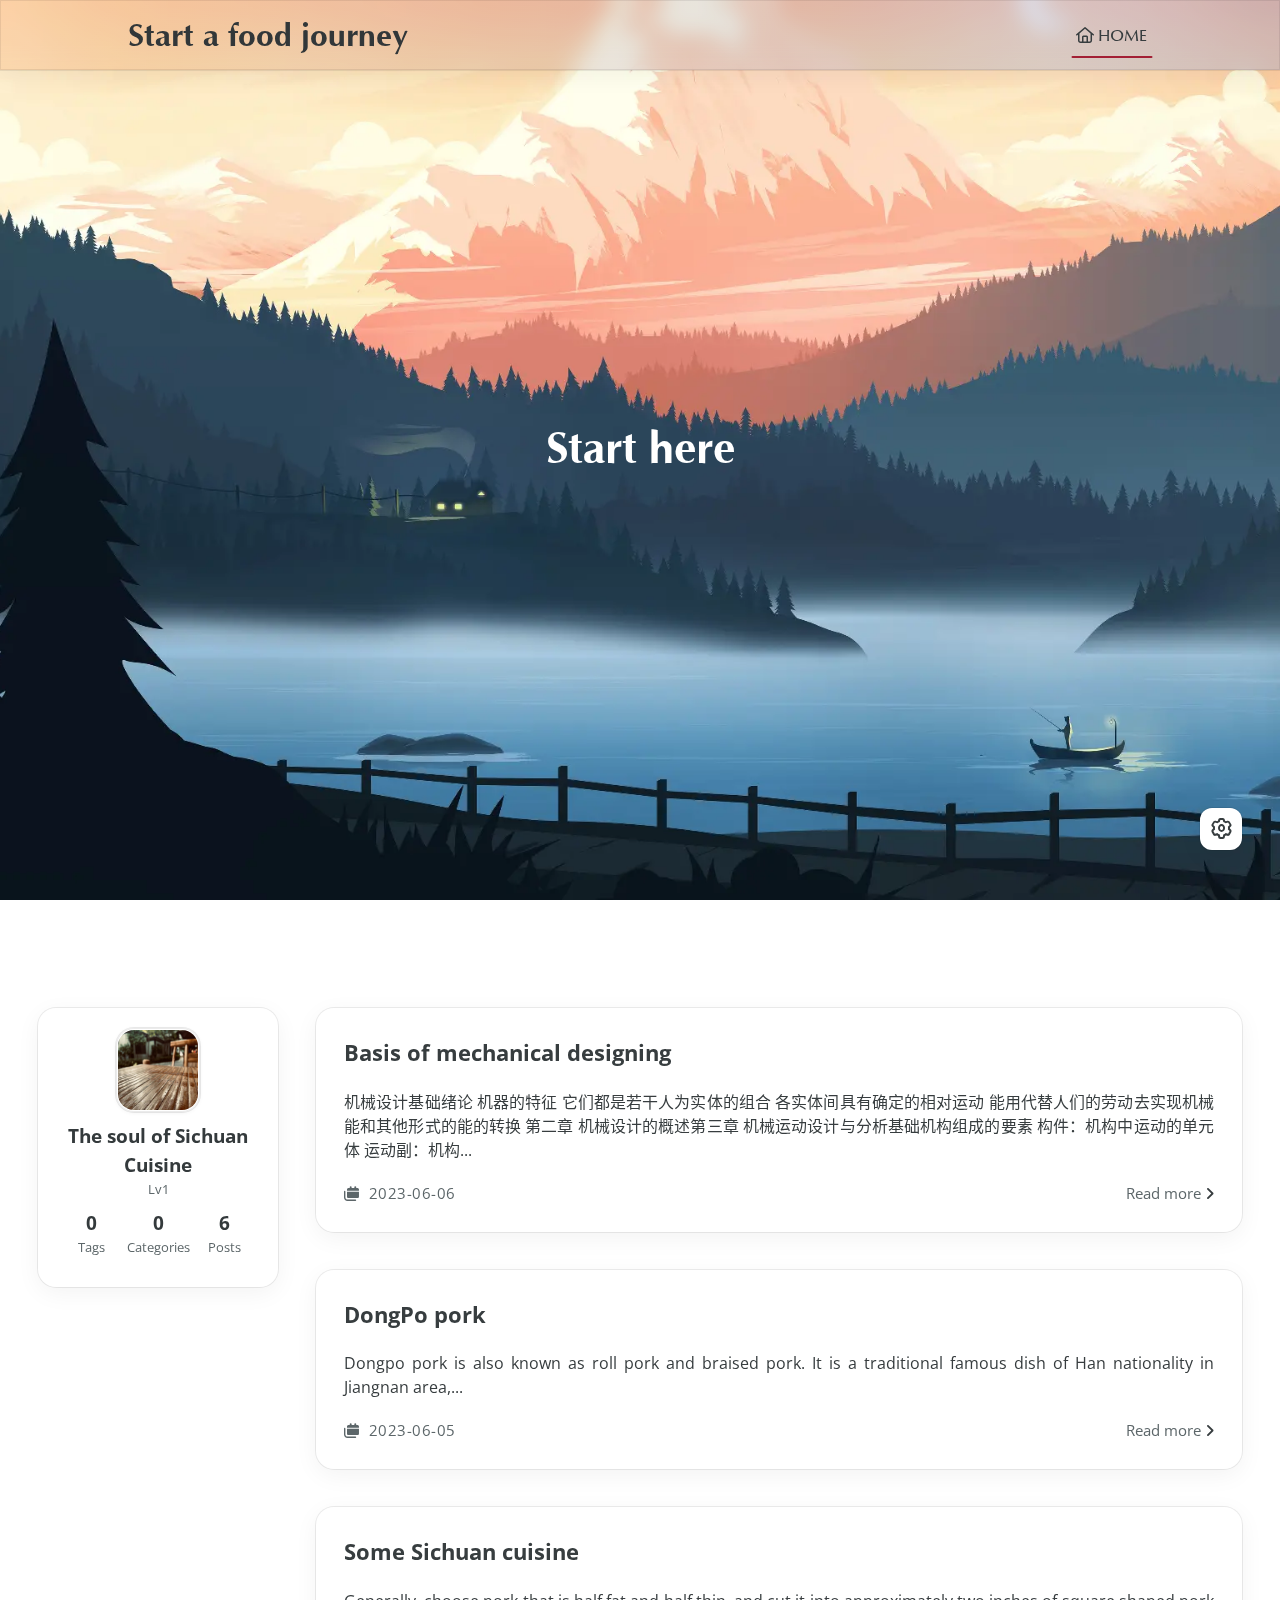
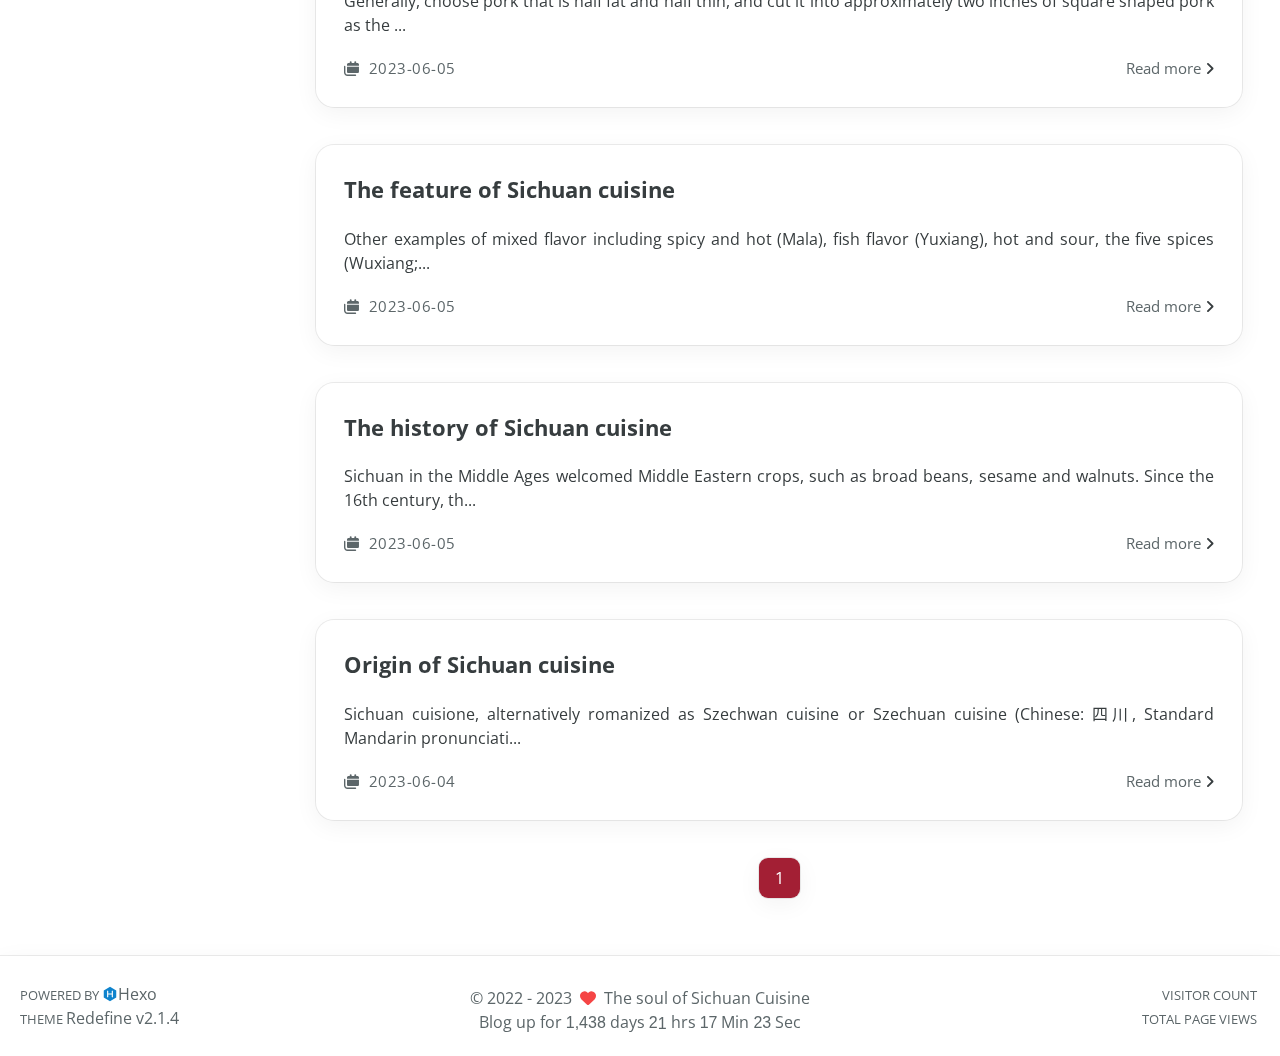
==== index.html @ 9b79b4ff "Site updated: 2023-06-06 20:27:14" ====
<!DOCTYPE html>
<html lang="">
<head>
    <meta charset="utf-8">
    <meta name="viewport" content="width=device-width, initial-scale=1">
    <meta name="keywords" content="Hexo Theme Redefine">
    
    <meta name="author" content="The soul of Sichuan Cuisine">
    <!-- preconnect -->
    <link rel="preconnect" href="https://fonts.googleapis.com">
    <link rel="preconnect" href="https://fonts.gstatic.com" crossorigin>
    
    
    <!--- Seo Part-->
    
    <link rel="canonical" href="http://Shasshime1.github.io/"/>
    <meta name="robots" content="index,follow">
    <meta name="googlebot" content="index,follow">
    <meta name="revisit-after" content="1 days">
    
        <meta property="og:type" content="website">
<meta property="og:title" content="Hexo">
<meta property="og:url" content="http://shasshime1.github.io/index.html">
<meta property="og:site_name" content="Hexo">
<meta property="og:locale">
<meta property="article:author" content="Shasshi">
<meta name="twitter:card" content="summary">
    
    
    <!--- Icon Part-->
    <link rel="icon" type="image/png" href="/images/logo_panda.png" sizes="192x192">
    <link rel="apple-touch-icon" sizes="180x180" href="/images/logo_panda.png">
    <meta name="theme-color" content="#A31F34">
    <link rel="shortcut icon" href="/images/logo_panda.png">
    <!--- Page Info-->
    
    <title>
        
        Start a food journey
    </title>
    
<link rel="stylesheet" href="/css/style.css">

    
<link rel="stylesheet" href="/assets/fonts.css">

    <!--- Font Part-->
    
    
    
    

    <!--- Inject Part-->
    
    <script id="hexo-configurations">
    let Global = window.Global || {};
    Global.hexo_config = {"hostname":"shasshime1.github.io","root":"/","language":null};
    Global.theme_config = {"articles":{"style":{"font_size":"16px","line_height":1.5,"image_border_radius":"14px","image_alignment":"center","image_caption":false,"link_icon":true},"word_count":{"enable":true,"count":true,"min2read":true},"author_label":{"enable":true,"auto":false,"list":[]},"code_block":{"copy":true,"style":"mac","font":{"enable":false,"family":null,"url":null}},"toc":{"enable":true,"max_depth":3,"number":false,"expand":true,"init_open":true},"copyright":true,"lazyload":true,"recommendation":{"enable":false,"title":"推荐阅读","limit":3,"placeholder":"/images/wallhaven-wqery6-light.webp","skip_dirs":[]}},"colors":{"primary":"#A31F34","secondary":null},"global":{"fonts":{"chinese":{"enable":false,"family":null,"url":null},"english":{"enable":false,"family":null,"url":null}},"content_max_width":"1000px","sidebar_width":"210px","hover":{"shadow":true,"scale":false},"scroll_progress":{"bar":false,"percentage":true},"busuanzi_counter":{"enable":true,"site_pv":true,"site_uv":true,"post_pv":true},"pjax":true,"open_graph":true,"google_analytics":{"enable":false,"id":null}},"home_banner":{"enable":true,"style":"static","image":{"light":"/images/wallhaven-wqery6-light.webp","dark":"/images/wallhaven-wqery6-dark.webp"},"title":"Start here","subtitle":{"text":[],"hitokoto":{"enable":false,"api":"https://v1.hitokoto.cn"},"typing_speed":100,"backing_speed":80,"starting_delay":500,"backing_delay":1500,"loop":true,"smart_backspace":true},"text_color":{"light":"#fff","dark":"#d1d1b6"},"text_style":{"title_size":"2.8rem","subtitle_size":"1.5rem","line_height":1.2},"custom_font":{"enable":false,"family":null,"url":null},"social_links":{"enable":false,"links":{"github":null,"instagram":null,"zhihu":null,"twitter":null,"email":null}}},"plugins":{"feed":{"enable":false},"aplayer":{"enable":false,"type":"fixed","audios":[{"name":null,"artist":null,"url":null,"cover":null}]},"mermaid":{"enable":false,"version":"9.3.0"}},"version":"2.1.4","navbar":{"auto_hide":false,"color":{"left":"#f78736","right":"#367df7","transparency":35},"links":{"Home":{"path":"/","icon":"fa-regular fa-house"}},"search":{"enable":false,"preload":true}},"page_templates":{"friends_column":2,"tags_style":"blur"},"home":{"sidebar":{"enable":true,"position":"left","first_item":"menu","announcement":null,"links":null},"article_date_format":"auto","categories":{"enable":true,"limit":3},"tags":{"enable":true,"limit":3}}};
    Global.language_ago = {"second":"%s seconds ago","minute":"%s minutes ago","hour":"%s hours ago","day":"%s days ago","week":"%s weeks ago","month":"%s months ago","year":"%s years ago"};
    Global.data_config = {"masonry":false};
  </script>
    
    <!--- Fontawesome Part-->
    
<link rel="stylesheet" href="/fontawesome/fontawesome.min.css">

    
<link rel="stylesheet" href="/fontawesome/brands.min.css">

    
<link rel="stylesheet" href="/fontawesome/solid.min.css">

    
<link rel="stylesheet" href="/fontawesome/regular.min.css">

    
    
    
    
<meta name="generator" content="Hexo 6.3.0"></head>


<body>
<div class="progress-bar-container">
    

    
        <span class="pjax-progress-bar"></span>
        <span class="pjax-progress-icon">
            <i class="fa-solid fa-circle-notch fa-spin"></i>
        </span>
    
</div>


<main class="page-container">

    
        

<div class="home-banner-container flex-center">
    <div class="content flex-center">
        <div class="description fade-in-down-animation" >
          Start here 
          
            <p><i id="subtitle"></i></p>
          
        </div>
        
    </div>
</div>



    

    <div class="main-content-container">

        <div class="main-content-header">
            <header class="navbar-container">
    
    <div class="navbar-content has-home-banner">
        <div class="left">
            
            <a class="logo-title" href="/">
                <h1>
                Start a food journey
                </h1>
            </a>
        </div>

        <div class="right">
            <!-- PC -->
            <div class="desktop">
                <ul class="navbar-list">
                    
                        
                            <li class="navbar-item">
                                <!-- Menu -->
                                <a class="active" 
                                    href="/"  >
                                    
                                        
                                            <i class="fa-regular fa-house"></i>
                                        
                                        HOME
                                    
                                </a>
                                <!-- Submenu -->
                                
                            </li>
                    
                    
                </ul>
            </div>
            <!-- Mobile -->
            <div class="mobile">
                
                <div class="icon-item navbar-bar">
                    <div class="navbar-bar-middle"></div>
                </div>
            </div>
        </div>
    </div>

    <!-- Mobile drawer -->
    <div class="navbar-drawer">
        <ul class="drawer-navbar-list">
            
                
                    <li class="drawer-navbar-item flex-center">
                        <a class="active" 
                        href="/"  >
                             
                                
                                    <i class="fa-regular fa-house"></i>
                                
                                HOME
                            
                        </a>
                    </li>
                    <!-- Submenu -->
                    
            

        </ul>
    </div>

    <div class="window-mask"></div>

</header>


        </div>

        <div class="main-content-body">

            
                <div class="home-sidebar-container fade-in-down-animation">
    <div class="sticky-container">
        
            
            <div class="sidebar-content" >
                <div class="avatar">
                    <img src="/images/author.png">
                </div>
                <div class="author">
                    <div class="name">The soul of Sichuan Cuisine</div>
                    
                        <div class="label">Lv1</div>
                    
                </div>
                <div class="statistics">
                    <a class="item" href="/tags">
                        <div class="number">0</div>
                        <div class="label">Tags</div>
                    </a>
                    <a class="item" href="/categories">
                        <div class="number">0</div>
                        <div class="label">Categories</div>
                    </a>
                    <a class="item" href="/archives">
                        <div class="number">6</div>
                        <div class="label">Posts</div>
                    </a>
                </div>
            </div>
        

    </div>
</div>

            

            <div class="main-content">

                
                    <div class="home-content-container fade-in-down-animation">
    <ul class="home-article-list">
        
            <li class="home-article-item">

                

                

                <h3 class="home-article-title">
                    <a href="/2023/06/06/%E6%9C%BA%E6%A2%B0%E8%AE%BE%E8%AE%A1%E5%9F%BA%E7%A1%80/">
                        Basis of mechanical designing
                    </a>
                </h3>

                <div class="home-article-content markdown-body">
                    
                        机械设计基础绪论
机器的特征
它们都是若干人为实体的组合
各实体间具有确定的相对运动
能用代替人们的劳动去实现机械能和其他形式的能的转换



第二章 机械设计的概述第三章 机械运动设计与分析基础机构组成的要素
构件：机构中运动的单元体
运动副：机构...
                    
                </div>

                <div class="home-article-meta-info-container">
    <div class="home-article-meta-info">
        <span><i class="fa-solid fa-calendars"></i>&nbsp;
            <span class="home-article-date" data-date="Tue Jun 06 2023 20:03:07 GMT+0800">
                
                    2023-06-06
                
            </span>
        </span>
        
        
    </div>

    <a href="/2023/06/06/%E6%9C%BA%E6%A2%B0%E8%AE%BE%E8%AE%A1%E5%9F%BA%E7%A1%80/">Read more<span class="seo-reader-text">Basis of mechanical designing</span>&nbsp;<i class="fa-solid fa-angle-right"></i></a>
</div>

            </li>
        
            <li class="home-article-item">

                

                

                <h3 class="home-article-title">
                    <a href="/2023/06/05/DongPo-pork/">
                        DongPo pork
                    </a>
                </h3>

                <div class="home-article-content markdown-body">
                    
                        Dongpo pork is also known as roll pork and braised pork. It is a traditional famous dish of Han nationality in Jiangnan area,...
                    
                </div>

                <div class="home-article-meta-info-container">
    <div class="home-article-meta-info">
        <span><i class="fa-solid fa-calendars"></i>&nbsp;
            <span class="home-article-date" data-date="Mon Jun 05 2023 01:11:41 GMT+0800">
                
                    2023-06-05
                
            </span>
        </span>
        
        
    </div>

    <a href="/2023/06/05/DongPo-pork/">Read more<span class="seo-reader-text">DongPo pork</span>&nbsp;<i class="fa-solid fa-angle-right"></i></a>
</div>

            </li>
        
            <li class="home-article-item">

                

                

                <h3 class="home-article-title">
                    <a href="/2023/06/05/Some-Sichuan-cuisione/">
                        Some Sichuan cuisine
                    </a>
                </h3>

                <div class="home-article-content markdown-body">
                    
                        Generally, choose pork that is half fat and half thin, and cut it into approximately two inches of square shaped pork as the ...
                    
                </div>

                <div class="home-article-meta-info-container">
    <div class="home-article-meta-info">
        <span><i class="fa-solid fa-calendars"></i>&nbsp;
            <span class="home-article-date" data-date="Mon Jun 05 2023 01:05:43 GMT+0800">
                
                    2023-06-05
                
            </span>
        </span>
        
        
    </div>

    <a href="/2023/06/05/Some-Sichuan-cuisione/">Read more<span class="seo-reader-text">Some Sichuan cuisine</span>&nbsp;<i class="fa-solid fa-angle-right"></i></a>
</div>

            </li>
        
            <li class="home-article-item">

                

                

                <h3 class="home-article-title">
                    <a href="/2023/06/05/The-feture-of-Sichuan-cuisione/">
                        The feature of Sichuan cuisine
                    </a>
                </h3>

                <div class="home-article-content markdown-body">
                    
                        Other examples of mixed flavor including spicy and hot (Mala), fish flavor (Yuxiang), hot and sour, the five spices (Wuxiang;...
                    
                </div>

                <div class="home-article-meta-info-container">
    <div class="home-article-meta-info">
        <span><i class="fa-solid fa-calendars"></i>&nbsp;
            <span class="home-article-date" data-date="Mon Jun 05 2023 01:03:25 GMT+0800">
                
                    2023-06-05
                
            </span>
        </span>
        
        
    </div>

    <a href="/2023/06/05/The-feture-of-Sichuan-cuisione/">Read more<span class="seo-reader-text">The feature of Sichuan cuisine</span>&nbsp;<i class="fa-solid fa-angle-right"></i></a>
</div>

            </li>
        
            <li class="home-article-item">

                

                

                <h3 class="home-article-title">
                    <a href="/2023/06/05/The-History-of-Sichuan-cuisine/">
                        The history of Sichuan cuisine
                    </a>
                </h3>

                <div class="home-article-content markdown-body">
                    
                        Sichuan in the Middle Ages welcomed Middle Eastern crops, such as broad beans, sesame and walnuts. Since the 16th century, th...
                    
                </div>

                <div class="home-article-meta-info-container">
    <div class="home-article-meta-info">
        <span><i class="fa-solid fa-calendars"></i>&nbsp;
            <span class="home-article-date" data-date="Mon Jun 05 2023 00:56:22 GMT+0800">
                
                    2023-06-05
                
            </span>
        </span>
        
        
    </div>

    <a href="/2023/06/05/The-History-of-Sichuan-cuisine/">Read more<span class="seo-reader-text">The history of Sichuan cuisine</span>&nbsp;<i class="fa-solid fa-angle-right"></i></a>
</div>

            </li>
        
            <li class="home-article-item">

                

                

                <h3 class="home-article-title">
                    <a href="/2023/06/04/Origin%20of%20Sichuan%20cuidine/">
                        Origin of Sichuan cuisine
                    </a>
                </h3>

                <div class="home-article-content markdown-body">
                    
                        Sichuan cuisione, alternatively romanized as Szechwan cuisine or Szechuan cuisine (Chinese: 四川, Standard Mandarin pronunciati...
                    
                </div>

                <div class="home-article-meta-info-container">
    <div class="home-article-meta-info">
        <span><i class="fa-solid fa-calendars"></i>&nbsp;
            <span class="home-article-date" data-date="Sun Jun 04 2023 23:25:56 GMT+0800">
                
                    2023-06-04
                
            </span>
        </span>
        
        
    </div>

    <a href="/2023/06/04/Origin%20of%20Sichuan%20cuidine/">Read more<span class="seo-reader-text">Origin of Sichuan cuisine</span>&nbsp;<i class="fa-solid fa-angle-right"></i></a>
</div>

            </li>
        
    </ul>

    <div class="home-paginator">
        <div class="paginator">
    <span class="page-number current">1</span>
</div>

    </div>
</div>

                

            </div>
            
            

        </div>

        <div class="main-content-footer">
            <footer class="footer">
    <div class="info-container">
        <div class="copyright-info">
            &copy;
            
              <span>2022</span>
              -
            
            2023&nbsp;&nbsp;<i class="fa-solid fa-heart fa-beat" style="--fa-animation-duration: 0.5s; color: #f54545"></i>&nbsp;&nbsp;<a href="/">The soul of Sichuan Cuisine</a>
        </div>
        
            <script async data-pjax src="//busuanzi.ibruce.info/busuanzi/2.3/busuanzi.pure.mini.js"></script>
            <div class="website-count info-item">
                
                    <span id="busuanzi_container_site_uv" class="busuanzi_container_site_uv">
                        VISITOR COUNT&nbsp;<span id="busuanzi_value_site_uv" class="busuanzi_value_site_uv"></span>
                    </span>
                
                
                    <span id="busuanzi_container_site_pv" class="busuanzi_container_site_pv">
                        TOTAL PAGE VIEWS&nbsp;<span id="busuanzi_value_site_pv" class="busuanzi_value_site_pv"></span>
                    </span>
                
            </div>
        
        <div class="theme-info info-item">
            <span class="powered-by-container">POWERED BY <?xml version="1.0" encoding="utf-8"?><!DOCTYPE svg PUBLIC "-//W3C//DTD SVG 1.1//EN" "http://www.w3.org/Graphics/SVG/1.1/DTD/svg11.dtd"><svg version="1.1" id="圖層_1" xmlns="http://www.w3.org/2000/svg" xmlns:xlink="http://www.w3.org/1999/xlink" x="0px" y="0px" width="1rem" height="1rem" viewBox="0 0 512 512" enable-background="new 0 0 512 512" xml:space="preserve"><path fill="#0E83CD" d="M256.4,25.8l-200,115.5L56,371.5l199.6,114.7l200-115.5l0.4-230.2L256.4,25.8z M349,354.6l-18.4,10.7l-18.6-11V275H200v79.6l-18.4,10.7l-18.6-11v-197l18.5-10.6l18.5,10.8V237h112v-79.6l18.5-10.6l18.5,10.8V354.6z"/></svg><a target="_blank" href="https://hexo.io">Hexo</a></span>
                <br>
            <span class="theme-version-container">THEME&nbsp;<a class="theme-version" target="_blank" href="https://github.com/EvanNotFound/hexo-theme-redefine">Redefine v2.1.4</a>
        </div>
        
        
        
            <div id="start_div" style="display:none">
                2022/8/17 11:45:14
            </div>
            <div>
                Blog up for <span class="odometer" id="runtime_days" ></span> days <span class="odometer" id="runtime_hours"></span> hrs <span class="odometer" id="runtime_minutes"></span> Min <span class="odometer" id="runtime_seconds"></span> Sec
            </div>
        
        
        
            <script async data-pjax>
                try {
                    function odometer_init() {
                    const elements = document.querySelectorAll('.odometer');
                    elements.forEach(el => {
                        new Odometer({
                            el,
                            format: '( ddd).dd',
                            duration: 200
                        });
                    });
                    }
                    odometer_init();
                } catch (error) {}
            </script>
        
        
        
    </div>  
</footer>
        </div>
    </div>

    

    <div class="right-side-tools-container">
        <div class="side-tools-container">
    <ul class="hidden-tools-list">
        <li class="right-bottom-tools tool-font-adjust-plus flex-center">
            <i class="fa-regular fa-magnifying-glass-plus"></i>
        </li>

        <li class="right-bottom-tools tool-font-adjust-minus flex-center">
            <i class="fa-regular fa-magnifying-glass-minus"></i>
        </li>

        <li class="right-bottom-tools tool-expand-width flex-center">
            <i class="fa-regular fa-expand"></i>
        </li>

        <li class="right-bottom-tools tool-dark-light-toggle flex-center">
            <i class="fa-regular fa-moon"></i>
        </li>

        <!-- rss -->
        

        

        <li class="right-bottom-tools tool-scroll-to-bottom flex-center">
            <i class="fa-regular fa-arrow-down"></i>
        </li>
    </ul>

    <ul class="visible-tools-list">
        <li class="right-bottom-tools toggle-tools-list flex-center">
            <i class="fa-regular fa-cog fa-spin"></i>
        </li>
        
            <li class="right-bottom-tools tool-scroll-to-top flex-center">
                <i class="arrow-up fas fa-arrow-up"></i>
                <span class="percent"></span>
            </li>
        
        
    </ul>
</div>

    </div>

    <div class="image-viewer-container">
    <img src="">
</div>


    


</main>





<script src="/js/utils.js"></script>

<script src="/js/main.js"></script>

<script src="/js/layouts/navbarShrink.js"></script>

<script src="/js/tools/scrollTopBottom.js"></script>

<script src="/js/tools/lightDarkSwitch.js"></script>





    
<script src="/js/tools/codeBlock.js"></script>




    
<script src="/js/layouts/lazyload.js"></script>




    
<script src="/js/tools/runtime.js"></script>

    
<script src="/js/layouts/odometer.min.js"></script>

    
<link rel="stylesheet" href="/assets/odometer-theme-minimal.css">




  
<script src="/js/libs/Typed.min.js"></script>

  
<script src="/js/plugins/typed.js"></script>







<div class="post-scripts pjax">
    
</div>


    
<script src="/js/libs/pjax.min.js"></script>

<script>
    window.addEventListener('DOMContentLoaded', () => {
        window.pjax = new Pjax({
            selectors: [
                'head title',
                '.page-container',
                '.pjax',
            ],
            history: true,
            debug: false,
            cacheBust: false,
            timeout: 0,
            analytics: false,
            currentUrlFullReload: false,
            scrollRestoration: false,
            // scrollTo: true,
        });

        document.addEventListener('pjax:send', () => {
            Global.utils.pjaxProgressBarStart();
        });

        document.addEventListener('pjax:complete', () => {
            Global.utils.pjaxProgressBarEnd();
            window.pjax.executeScripts(document.querySelectorAll('script[data-pjax], .pjax script'));
            Global.refresh();
        });
    });
</script>




</body>
</html>
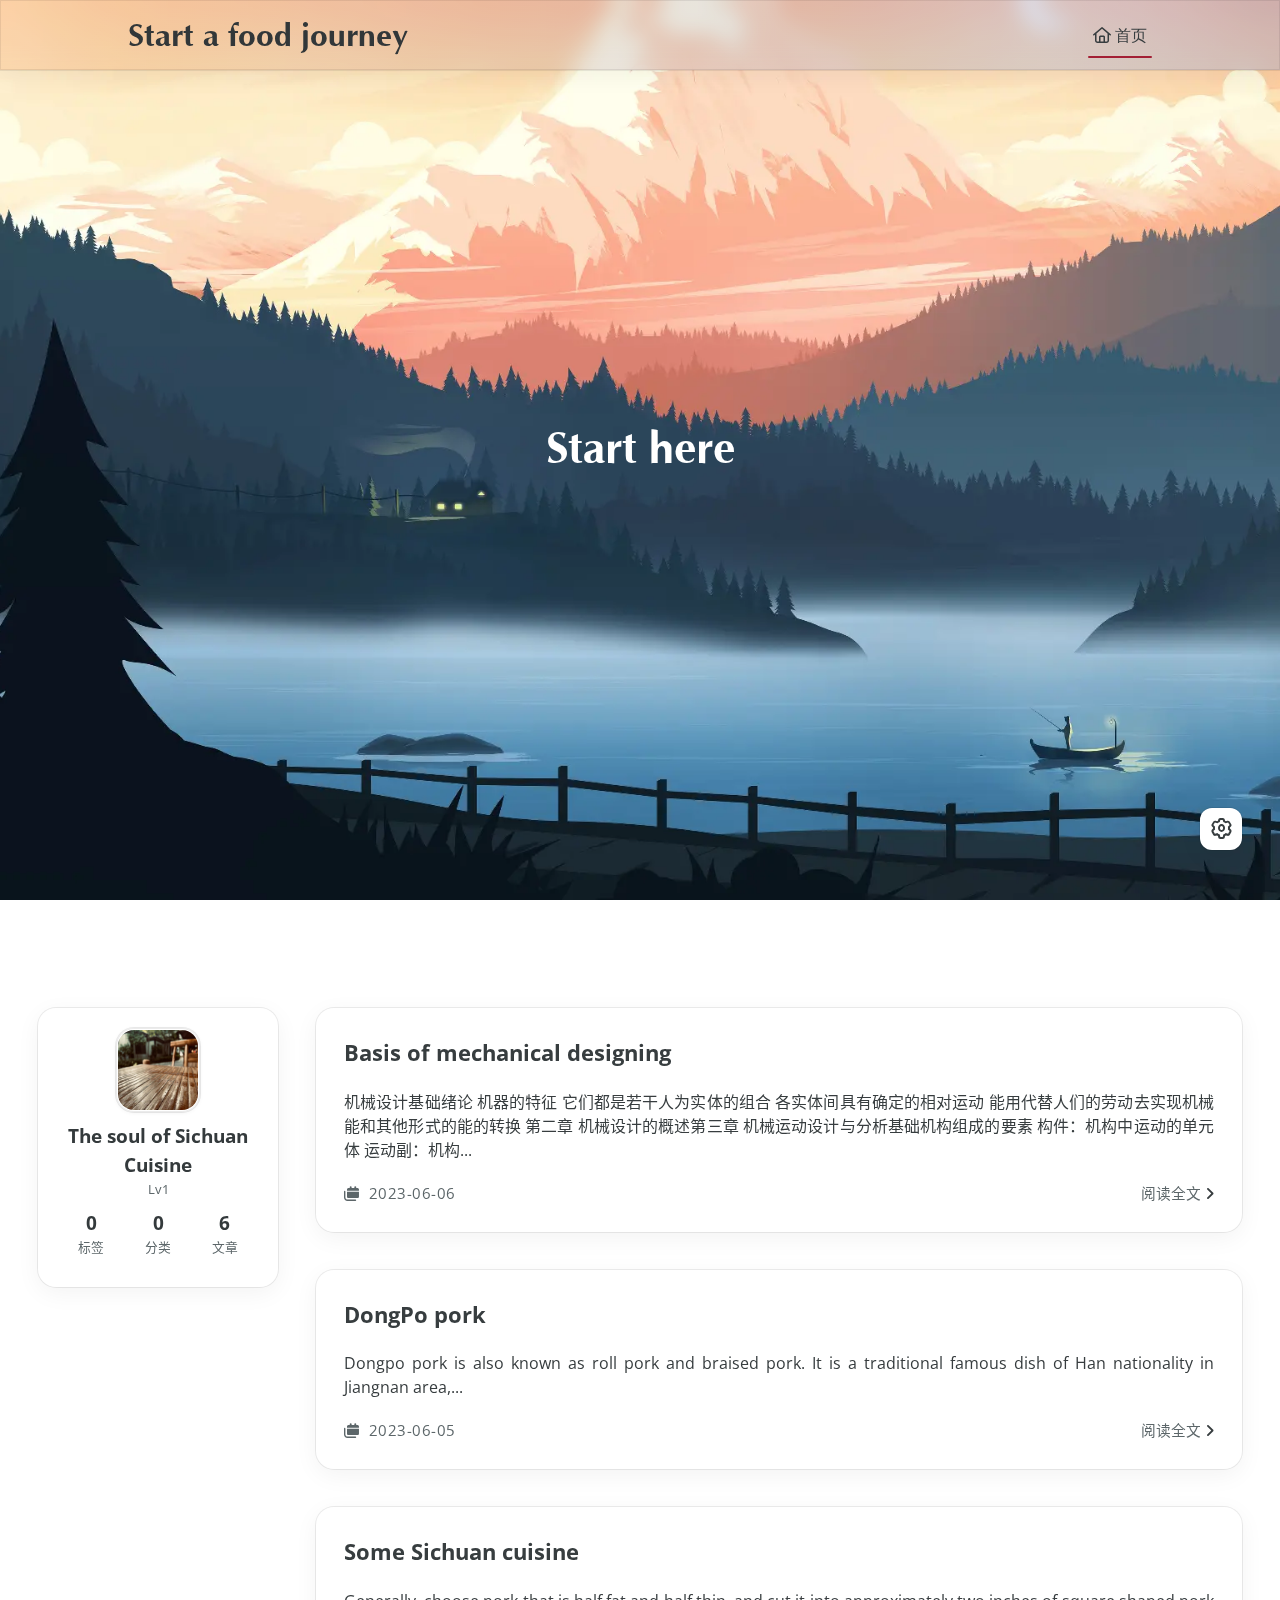
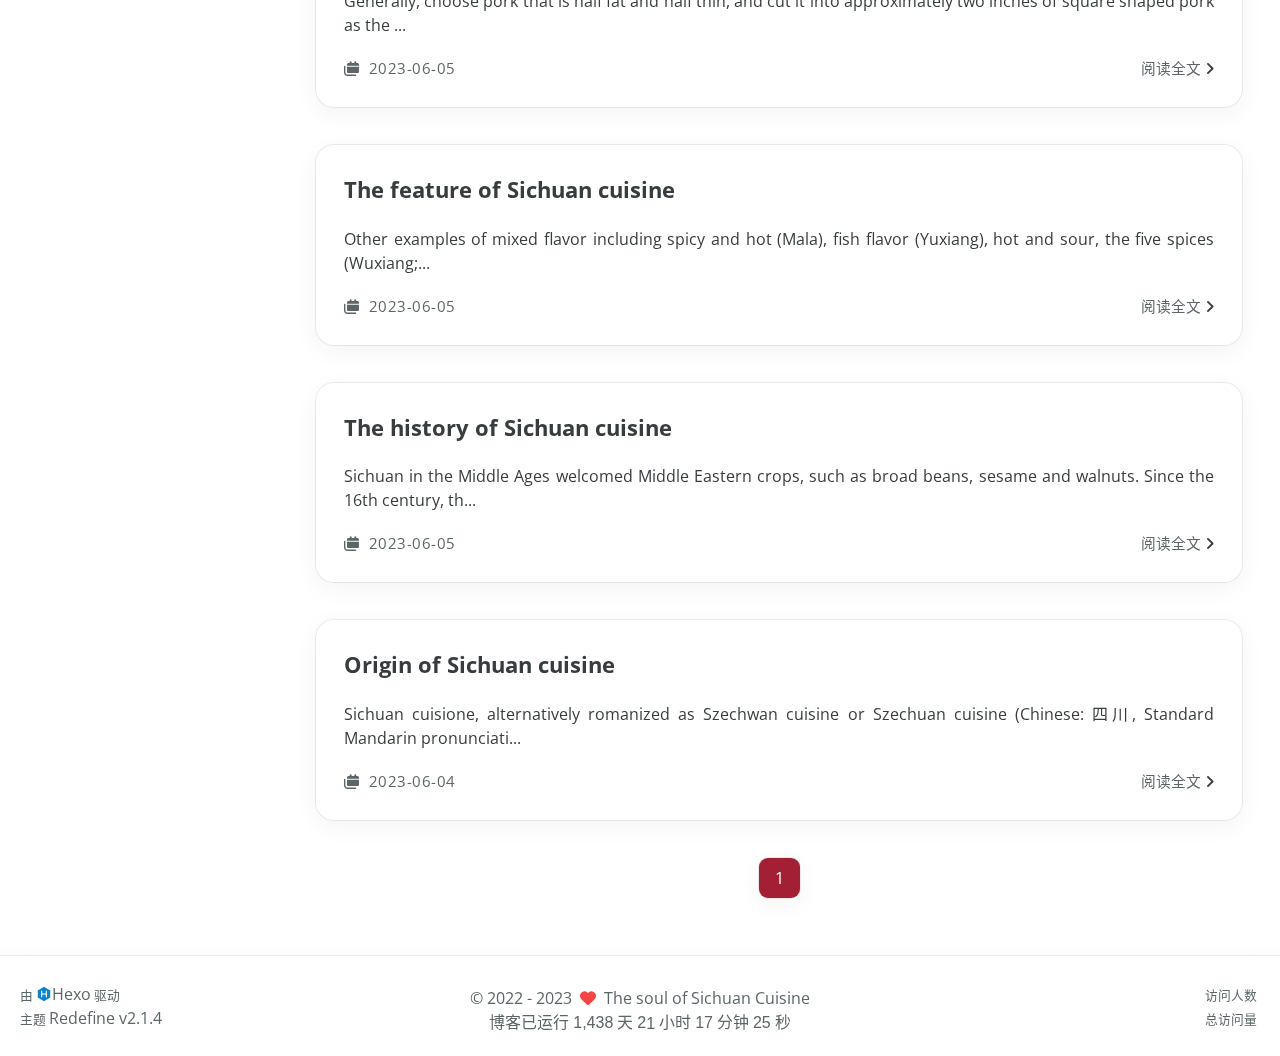
==== commit f3fdc0b4: "Site updated: 2023-06-06 20:45:35" ====
--- a/index.html
+++ b/index.html
@@ -143,7 +143,7 @@
                                         
                                             <i class="fa-regular fa-house"></i>
                                         
-                                        HOME
+                                        首页
                                     
                                 </a>
                                 <!-- Submenu -->
@@ -175,7 +175,7 @@
                                 
                                     <i class="fa-regular fa-house"></i>
                                 
-                                HOME
+                                首页
                             
                         </a>
                     </li>
@@ -213,15 +213,15 @@
                 <div class="statistics">
                     <a class="item" href="/tags">
                         <div class="number">0</div>
-                        <div class="label">Tags</div>
+                        <div class="label">标签</div>
                     </a>
                     <a class="item" href="/categories">
                         <div class="number">0</div>
-                        <div class="label">Categories</div>
+                        <div class="label">分类</div>
                     </a>
                     <a class="item" href="/archives">
                         <div class="number">6</div>
-                        <div class="label">Posts</div>
+                        <div class="label">文章</div>
                     </a>
                 </div>
             </div>
@@ -279,7 +279,7 @@
         
     </div>
 
-    <a href="/2023/06/06/%E6%9C%BA%E6%A2%B0%E8%AE%BE%E8%AE%A1%E5%9F%BA%E7%A1%80/">Read more<span class="seo-reader-text">Basis of mechanical designing</span>&nbsp;<i class="fa-solid fa-angle-right"></i></a>
+    <a href="/2023/06/06/%E6%9C%BA%E6%A2%B0%E8%AE%BE%E8%AE%A1%E5%9F%BA%E7%A1%80/">阅读全文<span class="seo-reader-text">Basis of mechanical designing</span>&nbsp;<i class="fa-solid fa-angle-right"></i></a>
 </div>
 
             </li>
@@ -315,7 +315,7 @@
         
     </div>
 
-    <a href="/2023/06/05/DongPo-pork/">Read more<span class="seo-reader-text">DongPo pork</span>&nbsp;<i class="fa-solid fa-angle-right"></i></a>
+    <a href="/2023/06/05/DongPo-pork/">阅读全文<span class="seo-reader-text">DongPo pork</span>&nbsp;<i class="fa-solid fa-angle-right"></i></a>
 </div>
 
             </li>
@@ -351,7 +351,7 @@
         
     </div>
 
-    <a href="/2023/06/05/Some-Sichuan-cuisione/">Read more<span class="seo-reader-text">Some Sichuan cuisine</span>&nbsp;<i class="fa-solid fa-angle-right"></i></a>
+    <a href="/2023/06/05/Some-Sichuan-cuisione/">阅读全文<span class="seo-reader-text">Some Sichuan cuisine</span>&nbsp;<i class="fa-solid fa-angle-right"></i></a>
 </div>
 
             </li>
@@ -387,7 +387,7 @@
         
     </div>
 
-    <a href="/2023/06/05/The-feture-of-Sichuan-cuisione/">Read more<span class="seo-reader-text">The feature of Sichuan cuisine</span>&nbsp;<i class="fa-solid fa-angle-right"></i></a>
+    <a href="/2023/06/05/The-feture-of-Sichuan-cuisione/">阅读全文<span class="seo-reader-text">The feature of Sichuan cuisine</span>&nbsp;<i class="fa-solid fa-angle-right"></i></a>
 </div>
 
             </li>
@@ -423,7 +423,7 @@
         
     </div>
 
-    <a href="/2023/06/05/The-History-of-Sichuan-cuisine/">Read more<span class="seo-reader-text">The history of Sichuan cuisine</span>&nbsp;<i class="fa-solid fa-angle-right"></i></a>
+    <a href="/2023/06/05/The-History-of-Sichuan-cuisine/">阅读全文<span class="seo-reader-text">The history of Sichuan cuisine</span>&nbsp;<i class="fa-solid fa-angle-right"></i></a>
 </div>
 
             </li>
@@ -459,7 +459,7 @@
         
     </div>
 
-    <a href="/2023/06/04/Origin%20of%20Sichuan%20cuidine/">Read more<span class="seo-reader-text">Origin of Sichuan cuisine</span>&nbsp;<i class="fa-solid fa-angle-right"></i></a>
+    <a href="/2023/06/04/Origin%20of%20Sichuan%20cuidine/">阅读全文<span class="seo-reader-text">Origin of Sichuan cuisine</span>&nbsp;<i class="fa-solid fa-angle-right"></i></a>
 </div>
 
             </li>
@@ -498,20 +498,20 @@
             <div class="website-count info-item">
                 
                     <span id="busuanzi_container_site_uv" class="busuanzi_container_site_uv">
-                        VISITOR COUNT&nbsp;<span id="busuanzi_value_site_uv" class="busuanzi_value_site_uv"></span>
+                        访问人数&nbsp;<span id="busuanzi_value_site_uv" class="busuanzi_value_site_uv"></span>
                     </span>
                 
                 
                     <span id="busuanzi_container_site_pv" class="busuanzi_container_site_pv">
-                        TOTAL PAGE VIEWS&nbsp;<span id="busuanzi_value_site_pv" class="busuanzi_value_site_pv"></span>
+                        总访问量&nbsp;<span id="busuanzi_value_site_pv" class="busuanzi_value_site_pv"></span>
                     </span>
                 
             </div>
         
         <div class="theme-info info-item">
-            <span class="powered-by-container">POWERED BY <?xml version="1.0" encoding="utf-8"?><!DOCTYPE svg PUBLIC "-//W3C//DTD SVG 1.1//EN" "http://www.w3.org/Graphics/SVG/1.1/DTD/svg11.dtd"><svg version="1.1" id="圖層_1" xmlns="http://www.w3.org/2000/svg" xmlns:xlink="http://www.w3.org/1999/xlink" x="0px" y="0px" width="1rem" height="1rem" viewBox="0 0 512 512" enable-background="new 0 0 512 512" xml:space="preserve"><path fill="#0E83CD" d="M256.4,25.8l-200,115.5L56,371.5l199.6,114.7l200-115.5l0.4-230.2L256.4,25.8z M349,354.6l-18.4,10.7l-18.6-11V275H200v79.6l-18.4,10.7l-18.6-11v-197l18.5-10.6l18.5,10.8V237h112v-79.6l18.5-10.6l18.5,10.8V354.6z"/></svg><a target="_blank" href="https://hexo.io">Hexo</a></span>
+            <span class="powered-by-container">由 <?xml version="1.0" encoding="utf-8"?><!DOCTYPE svg PUBLIC "-//W3C//DTD SVG 1.1//EN" "http://www.w3.org/Graphics/SVG/1.1/DTD/svg11.dtd"><svg version="1.1" id="圖層_1" xmlns="http://www.w3.org/2000/svg" xmlns:xlink="http://www.w3.org/1999/xlink" x="0px" y="0px" width="1rem" height="1rem" viewBox="0 0 512 512" enable-background="new 0 0 512 512" xml:space="preserve"><path fill="#0E83CD" d="M256.4,25.8l-200,115.5L56,371.5l199.6,114.7l200-115.5l0.4-230.2L256.4,25.8z M349,354.6l-18.4,10.7l-18.6-11V275H200v79.6l-18.4,10.7l-18.6-11v-197l18.5-10.6l18.5,10.8V237h112v-79.6l18.5-10.6l18.5,10.8V354.6z"/></svg><a target="_blank" href="https://hexo.io">Hexo</a> 驱动</span>
                 <br>
-            <span class="theme-version-container">THEME&nbsp;<a class="theme-version" target="_blank" href="https://github.com/EvanNotFound/hexo-theme-redefine">Redefine v2.1.4</a>
+            <span class="theme-version-container">主题&nbsp;<a class="theme-version" target="_blank" href="https://github.com/EvanNotFound/hexo-theme-redefine">Redefine v2.1.4</a>
         </div>
         
         
@@ -520,7 +520,7 @@
                 2022/8/17 11:45:14
             </div>
             <div>
-                Blog up for <span class="odometer" id="runtime_days" ></span> days <span class="odometer" id="runtime_hours"></span> hrs <span class="odometer" id="runtime_minutes"></span> Min <span class="odometer" id="runtime_seconds"></span> Sec
+                博客已运行 <span class="odometer" id="runtime_days" ></span> 天 <span class="odometer" id="runtime_hours"></span> 小时 <span class="odometer" id="runtime_minutes"></span> 分钟 <span class="odometer" id="runtime_seconds"></span> 秒
             </div>
         
         
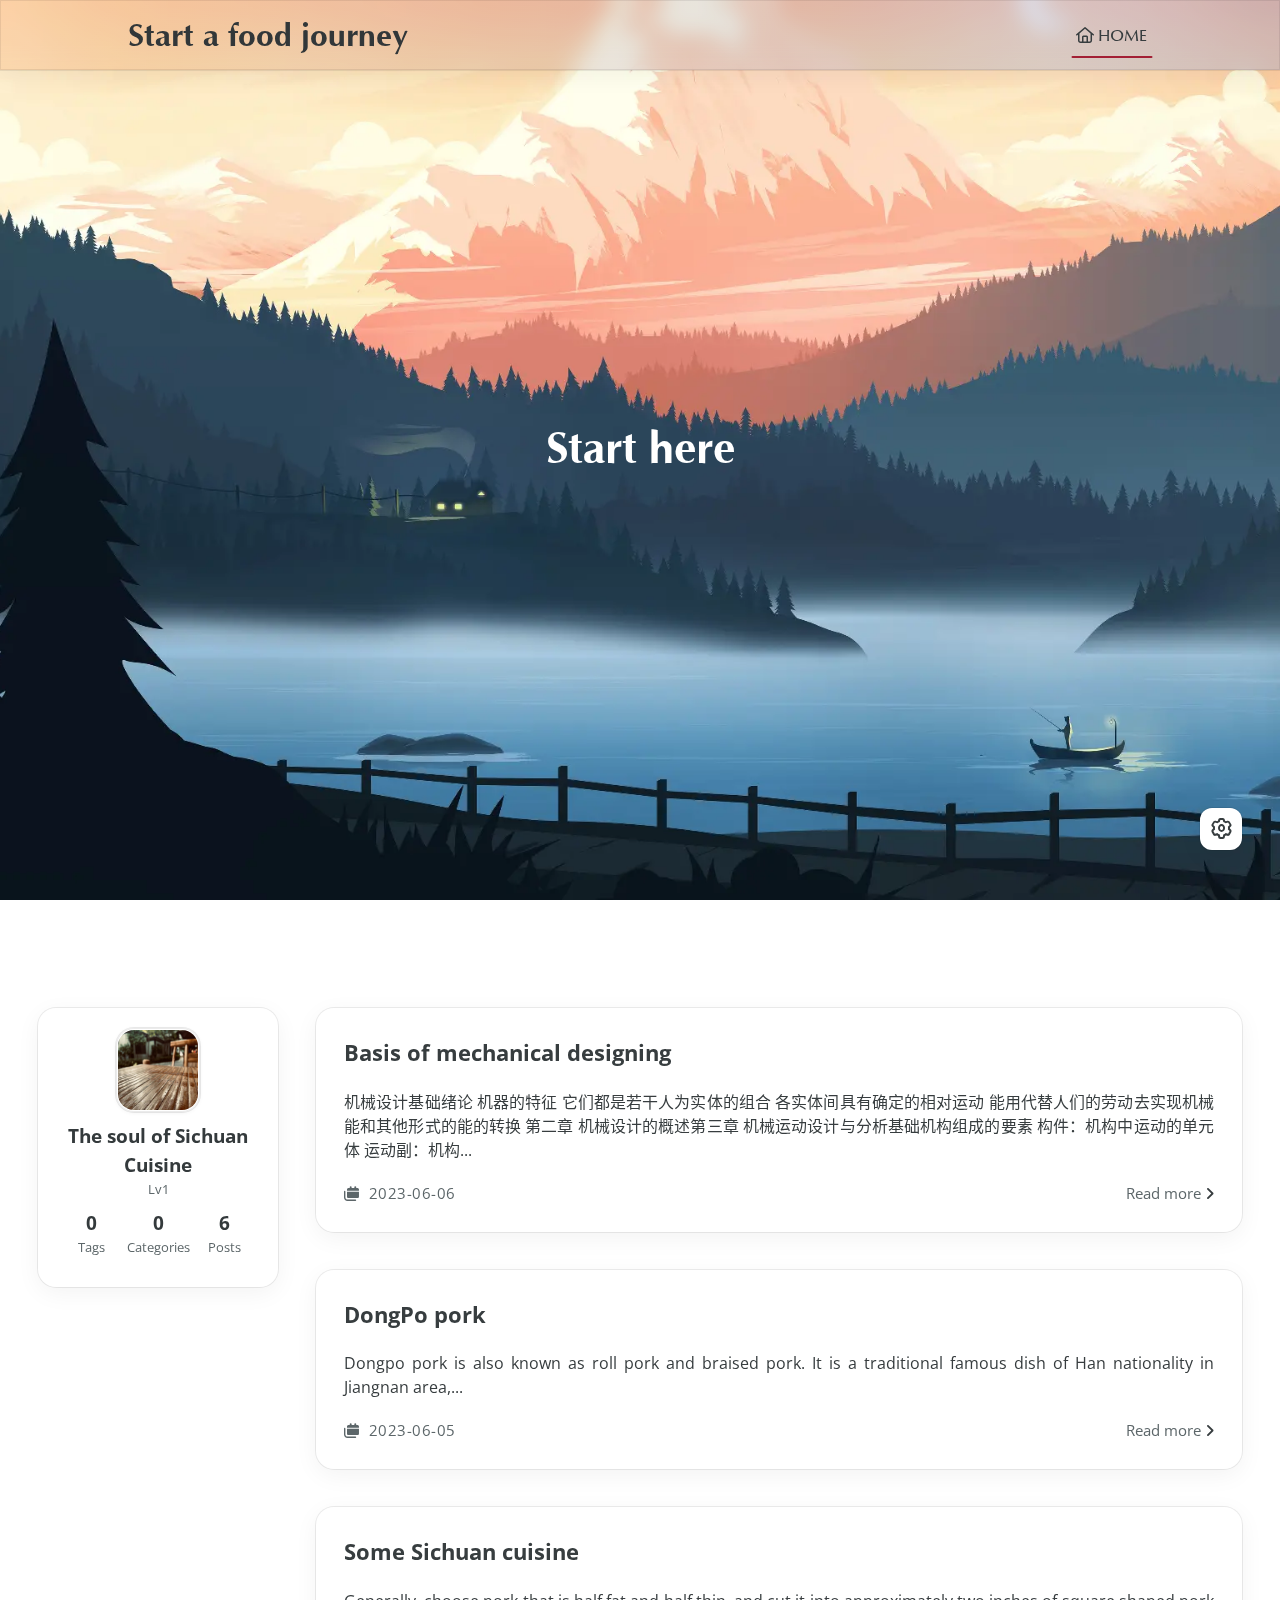
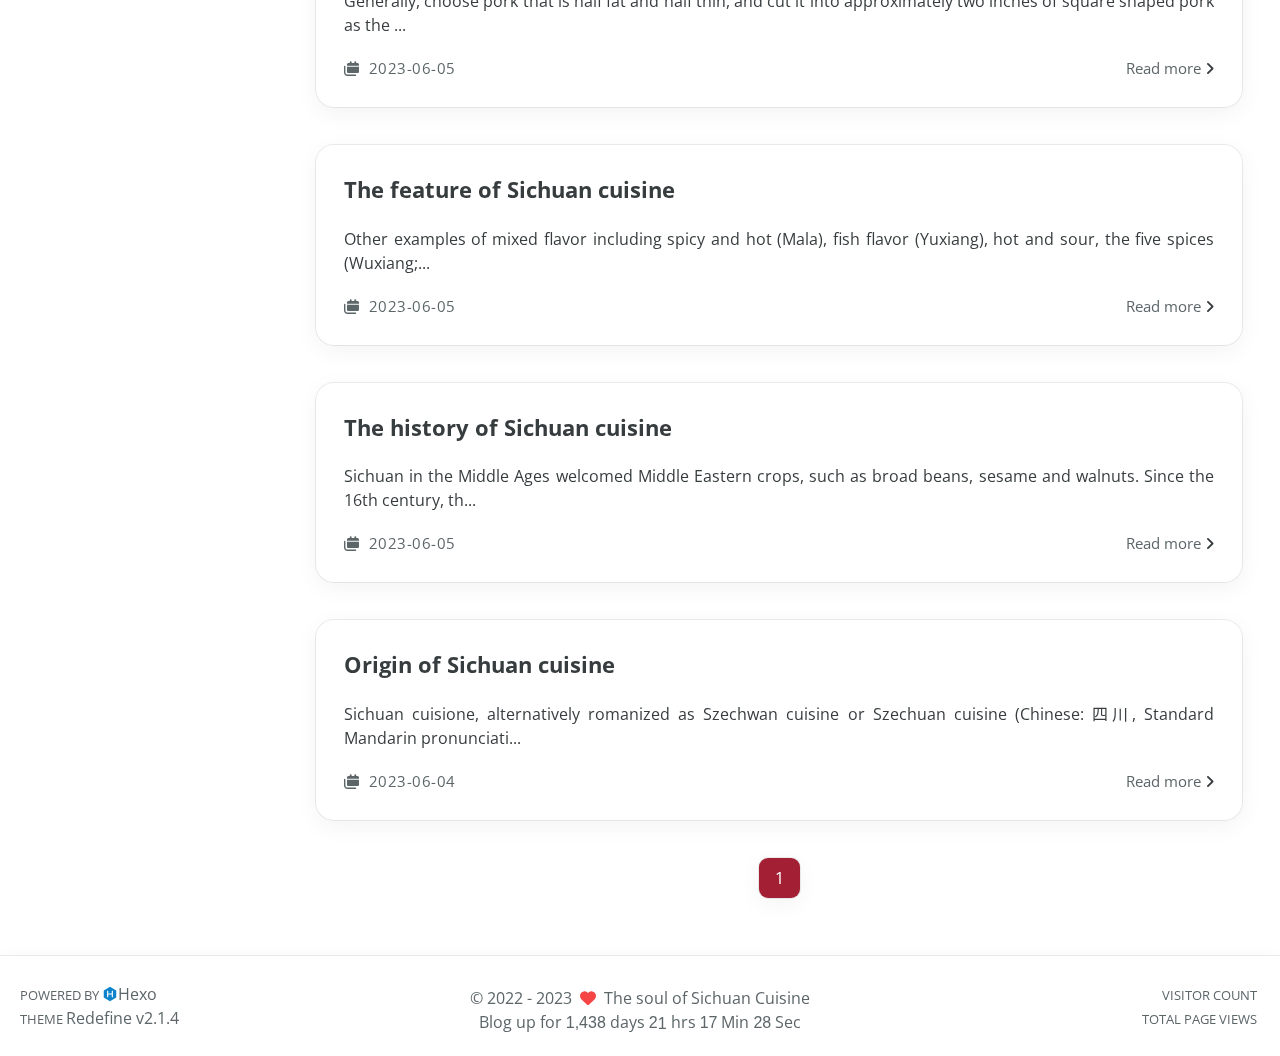
==== commit a6222104: "Site updated: 2023-06-06 20:46:36" ====
--- a/index.html
+++ b/index.html
@@ -143,7 +143,7 @@
                                         
                                             <i class="fa-regular fa-house"></i>
                                         
-                                        首页
+                                        HOME
                                     
                                 </a>
                                 <!-- Submenu -->
@@ -175,7 +175,7 @@
                                 
                                     <i class="fa-regular fa-house"></i>
                                 
-                                首页
+                                HOME
                             
                         </a>
                     </li>
@@ -213,15 +213,15 @@
                 <div class="statistics">
                     <a class="item" href="/tags">
                         <div class="number">0</div>
-                        <div class="label">标签</div>
+                        <div class="label">Tags</div>
                     </a>
                     <a class="item" href="/categories">
                         <div class="number">0</div>
-                        <div class="label">分类</div>
+                        <div class="label">Categories</div>
                     </a>
                     <a class="item" href="/archives">
                         <div class="number">6</div>
-                        <div class="label">文章</div>
+                        <div class="label">Posts</div>
                     </a>
                 </div>
             </div>
@@ -279,7 +279,7 @@
         
     </div>
 
-    <a href="/2023/06/06/%E6%9C%BA%E6%A2%B0%E8%AE%BE%E8%AE%A1%E5%9F%BA%E7%A1%80/">阅读全文<span class="seo-reader-text">Basis of mechanical designing</span>&nbsp;<i class="fa-solid fa-angle-right"></i></a>
+    <a href="/2023/06/06/%E6%9C%BA%E6%A2%B0%E8%AE%BE%E8%AE%A1%E5%9F%BA%E7%A1%80/">Read more<span class="seo-reader-text">Basis of mechanical designing</span>&nbsp;<i class="fa-solid fa-angle-right"></i></a>
 </div>
 
             </li>
@@ -315,7 +315,7 @@
         
     </div>
 
-    <a href="/2023/06/05/DongPo-pork/">阅读全文<span class="seo-reader-text">DongPo pork</span>&nbsp;<i class="fa-solid fa-angle-right"></i></a>
+    <a href="/2023/06/05/DongPo-pork/">Read more<span class="seo-reader-text">DongPo pork</span>&nbsp;<i class="fa-solid fa-angle-right"></i></a>
 </div>
 
             </li>
@@ -351,7 +351,7 @@
         
     </div>
 
-    <a href="/2023/06/05/Some-Sichuan-cuisione/">阅读全文<span class="seo-reader-text">Some Sichuan cuisine</span>&nbsp;<i class="fa-solid fa-angle-right"></i></a>
+    <a href="/2023/06/05/Some-Sichuan-cuisione/">Read more<span class="seo-reader-text">Some Sichuan cuisine</span>&nbsp;<i class="fa-solid fa-angle-right"></i></a>
 </div>
 
             </li>
@@ -387,7 +387,7 @@
         
     </div>
 
-    <a href="/2023/06/05/The-feture-of-Sichuan-cuisione/">阅读全文<span class="seo-reader-text">The feature of Sichuan cuisine</span>&nbsp;<i class="fa-solid fa-angle-right"></i></a>
+    <a href="/2023/06/05/The-feture-of-Sichuan-cuisione/">Read more<span class="seo-reader-text">The feature of Sichuan cuisine</span>&nbsp;<i class="fa-solid fa-angle-right"></i></a>
 </div>
 
             </li>
@@ -423,7 +423,7 @@
         
     </div>
 
-    <a href="/2023/06/05/The-History-of-Sichuan-cuisine/">阅读全文<span class="seo-reader-text">The history of Sichuan cuisine</span>&nbsp;<i class="fa-solid fa-angle-right"></i></a>
+    <a href="/2023/06/05/The-History-of-Sichuan-cuisine/">Read more<span class="seo-reader-text">The history of Sichuan cuisine</span>&nbsp;<i class="fa-solid fa-angle-right"></i></a>
 </div>
 
             </li>
@@ -459,7 +459,7 @@
         
     </div>
 
-    <a href="/2023/06/04/Origin%20of%20Sichuan%20cuidine/">阅读全文<span class="seo-reader-text">Origin of Sichuan cuisine</span>&nbsp;<i class="fa-solid fa-angle-right"></i></a>
+    <a href="/2023/06/04/Origin%20of%20Sichuan%20cuidine/">Read more<span class="seo-reader-text">Origin of Sichuan cuisine</span>&nbsp;<i class="fa-solid fa-angle-right"></i></a>
 </div>
 
             </li>
@@ -498,20 +498,20 @@
             <div class="website-count info-item">
                 
                     <span id="busuanzi_container_site_uv" class="busuanzi_container_site_uv">
-                        访问人数&nbsp;<span id="busuanzi_value_site_uv" class="busuanzi_value_site_uv"></span>
+                        VISITOR COUNT&nbsp;<span id="busuanzi_value_site_uv" class="busuanzi_value_site_uv"></span>
                     </span>
                 
                 
                     <span id="busuanzi_container_site_pv" class="busuanzi_container_site_pv">
-                        总访问量&nbsp;<span id="busuanzi_value_site_pv" class="busuanzi_value_site_pv"></span>
+                        TOTAL PAGE VIEWS&nbsp;<span id="busuanzi_value_site_pv" class="busuanzi_value_site_pv"></span>
                     </span>
                 
             </div>
         
         <div class="theme-info info-item">
-            <span class="powered-by-container">由 <?xml version="1.0" encoding="utf-8"?><!DOCTYPE svg PUBLIC "-//W3C//DTD SVG 1.1//EN" "http://www.w3.org/Graphics/SVG/1.1/DTD/svg11.dtd"><svg version="1.1" id="圖層_1" xmlns="http://www.w3.org/2000/svg" xmlns:xlink="http://www.w3.org/1999/xlink" x="0px" y="0px" width="1rem" height="1rem" viewBox="0 0 512 512" enable-background="new 0 0 512 512" xml:space="preserve"><path fill="#0E83CD" d="M256.4,25.8l-200,115.5L56,371.5l199.6,114.7l200-115.5l0.4-230.2L256.4,25.8z M349,354.6l-18.4,10.7l-18.6-11V275H200v79.6l-18.4,10.7l-18.6-11v-197l18.5-10.6l18.5,10.8V237h112v-79.6l18.5-10.6l18.5,10.8V354.6z"/></svg><a target="_blank" href="https://hexo.io">Hexo</a> 驱动</span>
+            <span class="powered-by-container">POWERED BY <?xml version="1.0" encoding="utf-8"?><!DOCTYPE svg PUBLIC "-//W3C//DTD SVG 1.1//EN" "http://www.w3.org/Graphics/SVG/1.1/DTD/svg11.dtd"><svg version="1.1" id="圖層_1" xmlns="http://www.w3.org/2000/svg" xmlns:xlink="http://www.w3.org/1999/xlink" x="0px" y="0px" width="1rem" height="1rem" viewBox="0 0 512 512" enable-background="new 0 0 512 512" xml:space="preserve"><path fill="#0E83CD" d="M256.4,25.8l-200,115.5L56,371.5l199.6,114.7l200-115.5l0.4-230.2L256.4,25.8z M349,354.6l-18.4,10.7l-18.6-11V275H200v79.6l-18.4,10.7l-18.6-11v-197l18.5-10.6l18.5,10.8V237h112v-79.6l18.5-10.6l18.5,10.8V354.6z"/></svg><a target="_blank" href="https://hexo.io">Hexo</a></span>
                 <br>
-            <span class="theme-version-container">主题&nbsp;<a class="theme-version" target="_blank" href="https://github.com/EvanNotFound/hexo-theme-redefine">Redefine v2.1.4</a>
+            <span class="theme-version-container">THEME&nbsp;<a class="theme-version" target="_blank" href="https://github.com/EvanNotFound/hexo-theme-redefine">Redefine v2.1.4</a>
         </div>
         
         
@@ -520,7 +520,7 @@
                 2022/8/17 11:45:14
             </div>
             <div>
-                博客已运行 <span class="odometer" id="runtime_days" ></span> 天 <span class="odometer" id="runtime_hours"></span> 小时 <span class="odometer" id="runtime_minutes"></span> 分钟 <span class="odometer" id="runtime_seconds"></span> 秒
+                Blog up for <span class="odometer" id="runtime_days" ></span> days <span class="odometer" id="runtime_hours"></span> hrs <span class="odometer" id="runtime_minutes"></span> Min <span class="odometer" id="runtime_seconds"></span> Sec
             </div>
         
         
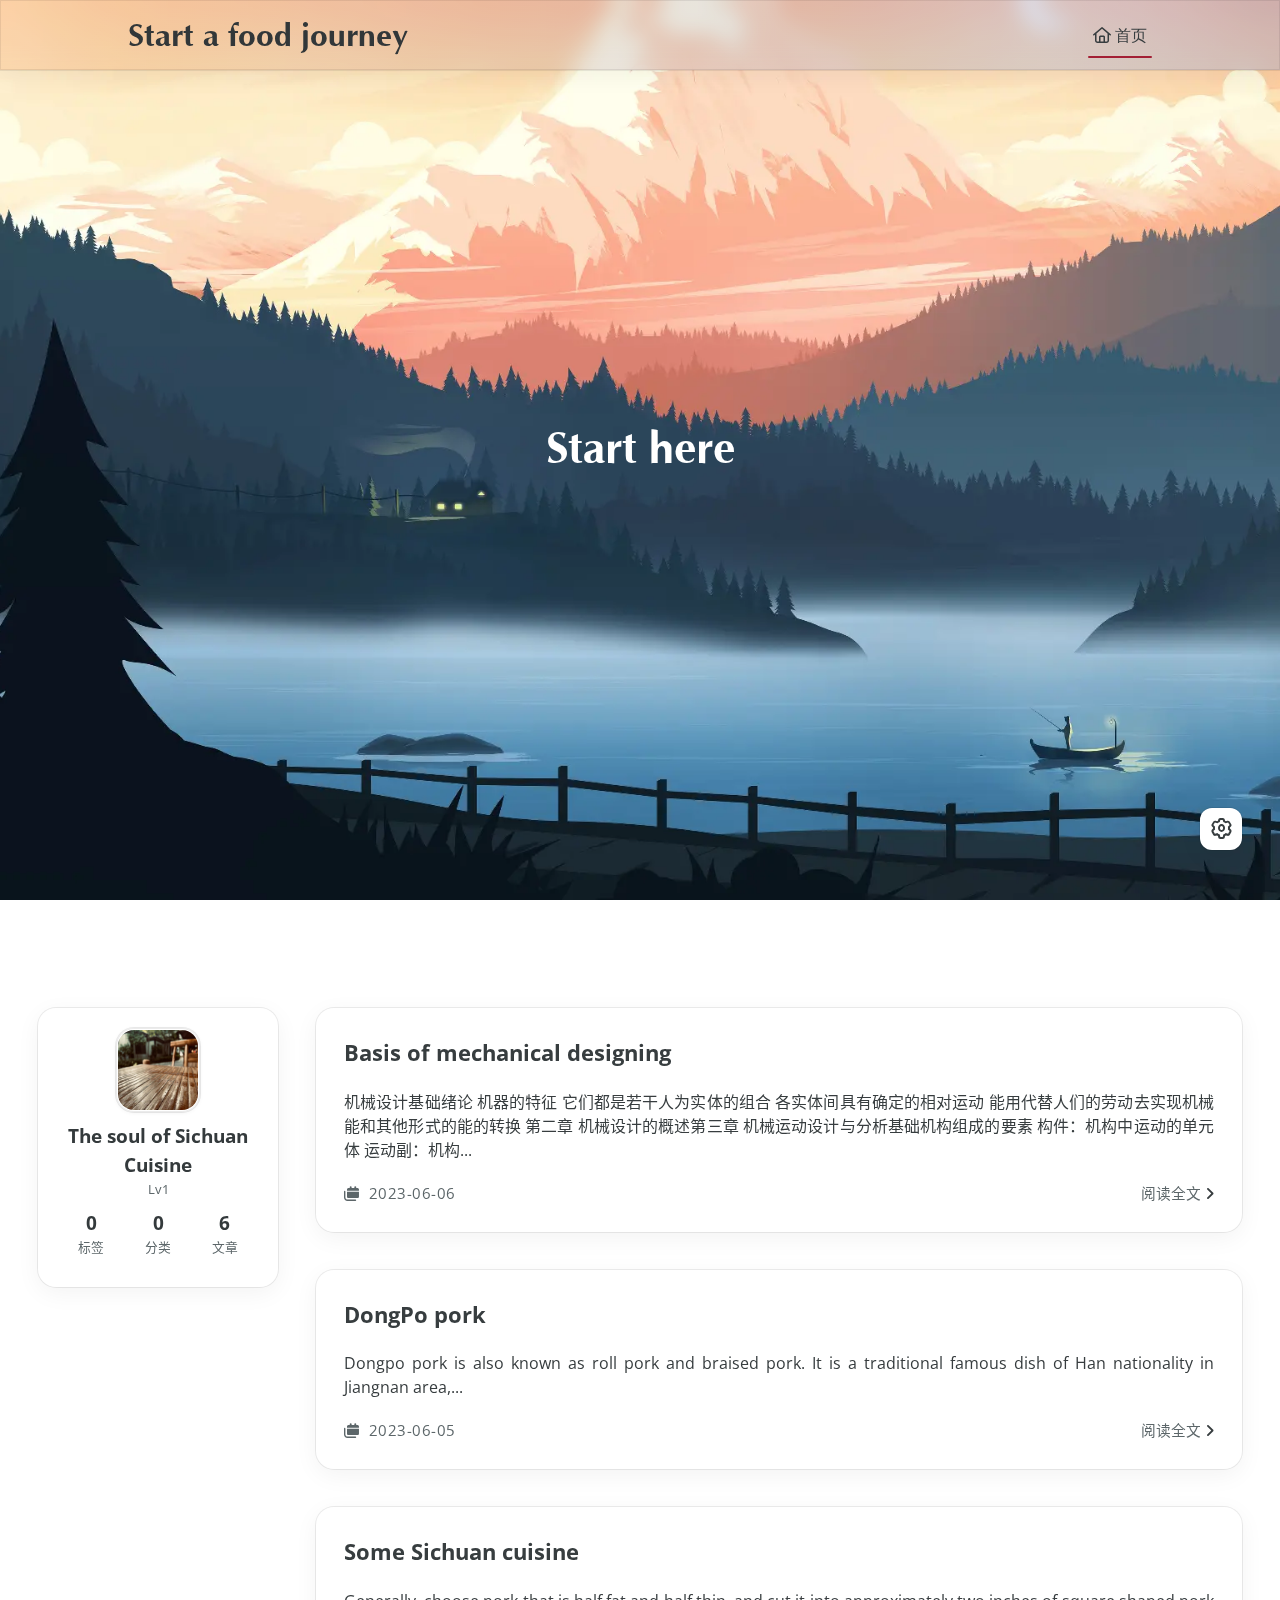
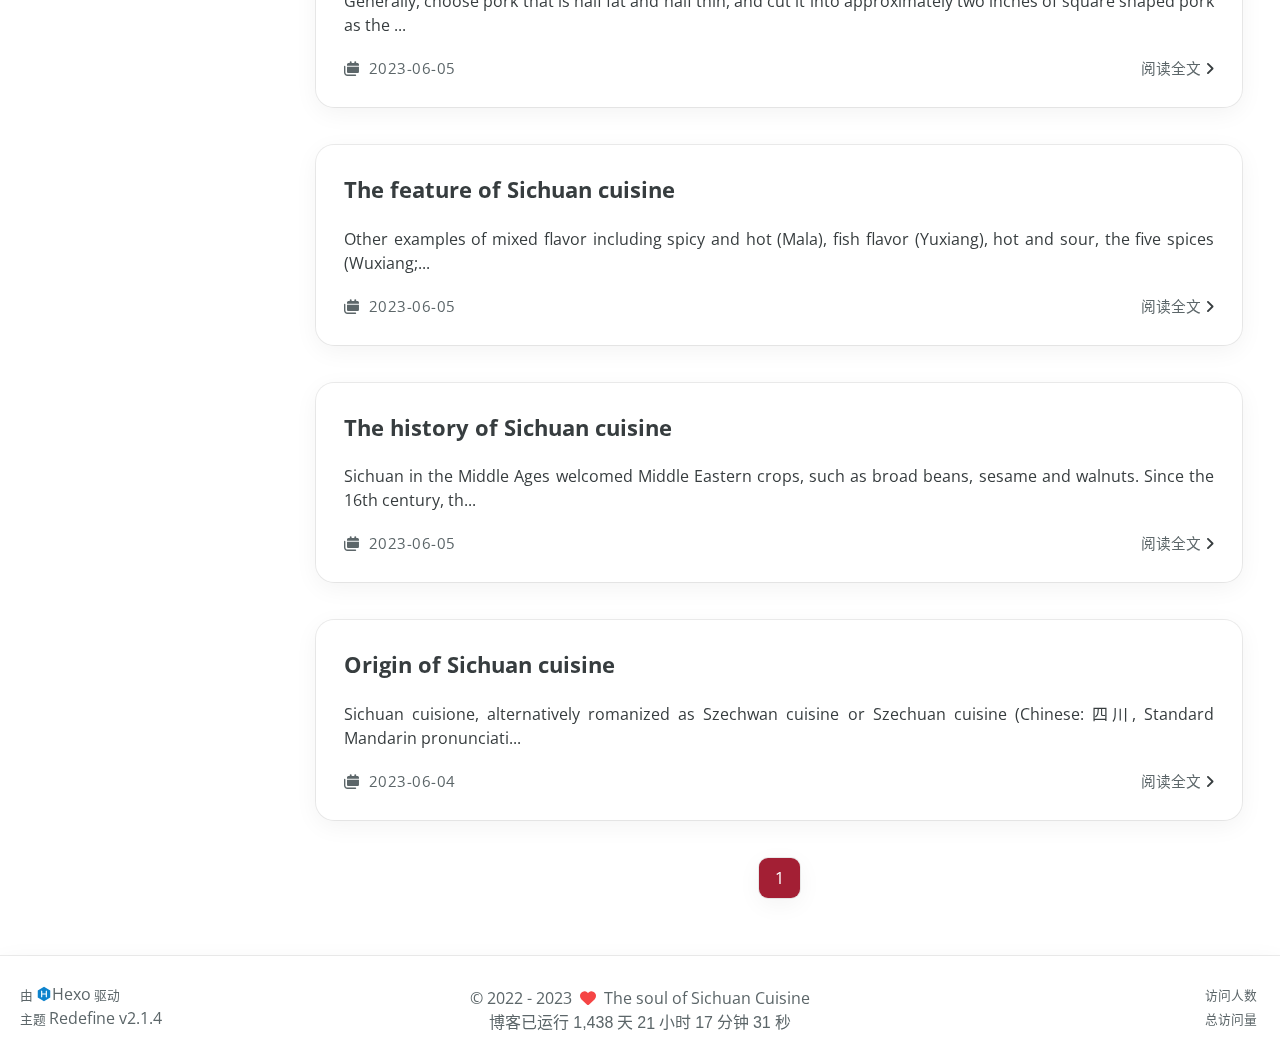
==== commit cc0f0df1: "Site updated: 2023-06-06 20:56:17" ====
--- a/index.html
+++ b/index.html
@@ -143,7 +143,7 @@
                                         
                                             <i class="fa-regular fa-house"></i>
                                         
-                                        HOME
+                                        首页
                                     
                                 </a>
                                 <!-- Submenu -->
@@ -175,7 +175,7 @@
                                 
                                     <i class="fa-regular fa-house"></i>
                                 
-                                HOME
+                                首页
                             
                         </a>
                     </li>
@@ -213,15 +213,15 @@
                 <div class="statistics">
                     <a class="item" href="/tags">
                         <div class="number">0</div>
-                        <div class="label">Tags</div>
+                        <div class="label">标签</div>
                     </a>
                     <a class="item" href="/categories">
                         <div class="number">0</div>
-                        <div class="label">Categories</div>
+                        <div class="label">分类</div>
                     </a>
                     <a class="item" href="/archives">
                         <div class="number">6</div>
-                        <div class="label">Posts</div>
+                        <div class="label">文章</div>
                     </a>
                 </div>
             </div>
@@ -279,7 +279,7 @@
         
     </div>
 
-    <a href="/2023/06/06/%E6%9C%BA%E6%A2%B0%E8%AE%BE%E8%AE%A1%E5%9F%BA%E7%A1%80/">Read more<span class="seo-reader-text">Basis of mechanical designing</span>&nbsp;<i class="fa-solid fa-angle-right"></i></a>
+    <a href="/2023/06/06/%E6%9C%BA%E6%A2%B0%E8%AE%BE%E8%AE%A1%E5%9F%BA%E7%A1%80/">阅读全文<span class="seo-reader-text">Basis of mechanical designing</span>&nbsp;<i class="fa-solid fa-angle-right"></i></a>
 </div>
 
             </li>
@@ -315,7 +315,7 @@
         
     </div>
 
-    <a href="/2023/06/05/DongPo-pork/">Read more<span class="seo-reader-text">DongPo pork</span>&nbsp;<i class="fa-solid fa-angle-right"></i></a>
+    <a href="/2023/06/05/DongPo-pork/">阅读全文<span class="seo-reader-text">DongPo pork</span>&nbsp;<i class="fa-solid fa-angle-right"></i></a>
 </div>
 
             </li>
@@ -351,7 +351,7 @@
         
     </div>
 
-    <a href="/2023/06/05/Some-Sichuan-cuisione/">Read more<span class="seo-reader-text">Some Sichuan cuisine</span>&nbsp;<i class="fa-solid fa-angle-right"></i></a>
+    <a href="/2023/06/05/Some-Sichuan-cuisione/">阅读全文<span class="seo-reader-text">Some Sichuan cuisine</span>&nbsp;<i class="fa-solid fa-angle-right"></i></a>
 </div>
 
             </li>
@@ -387,7 +387,7 @@
         
     </div>
 
-    <a href="/2023/06/05/The-feture-of-Sichuan-cuisione/">Read more<span class="seo-reader-text">The feature of Sichuan cuisine</span>&nbsp;<i class="fa-solid fa-angle-right"></i></a>
+    <a href="/2023/06/05/The-feture-of-Sichuan-cuisione/">阅读全文<span class="seo-reader-text">The feature of Sichuan cuisine</span>&nbsp;<i class="fa-solid fa-angle-right"></i></a>
 </div>
 
             </li>
@@ -423,7 +423,7 @@
         
     </div>
 
-    <a href="/2023/06/05/The-History-of-Sichuan-cuisine/">Read more<span class="seo-reader-text">The history of Sichuan cuisine</span>&nbsp;<i class="fa-solid fa-angle-right"></i></a>
+    <a href="/2023/06/05/The-History-of-Sichuan-cuisine/">阅读全文<span class="seo-reader-text">The history of Sichuan cuisine</span>&nbsp;<i class="fa-solid fa-angle-right"></i></a>
 </div>
 
             </li>
@@ -459,7 +459,7 @@
         
     </div>
 
-    <a href="/2023/06/04/Origin%20of%20Sichuan%20cuidine/">Read more<span class="seo-reader-text">Origin of Sichuan cuisine</span>&nbsp;<i class="fa-solid fa-angle-right"></i></a>
+    <a href="/2023/06/04/Origin%20of%20Sichuan%20cuidine/">阅读全文<span class="seo-reader-text">Origin of Sichuan cuisine</span>&nbsp;<i class="fa-solid fa-angle-right"></i></a>
 </div>
 
             </li>
@@ -498,20 +498,20 @@
             <div class="website-count info-item">
                 
                     <span id="busuanzi_container_site_uv" class="busuanzi_container_site_uv">
-                        VISITOR COUNT&nbsp;<span id="busuanzi_value_site_uv" class="busuanzi_value_site_uv"></span>
+                        访问人数&nbsp;<span id="busuanzi_value_site_uv" class="busuanzi_value_site_uv"></span>
                     </span>
                 
                 
                     <span id="busuanzi_container_site_pv" class="busuanzi_container_site_pv">
-                        TOTAL PAGE VIEWS&nbsp;<span id="busuanzi_value_site_pv" class="busuanzi_value_site_pv"></span>
+                        总访问量&nbsp;<span id="busuanzi_value_site_pv" class="busuanzi_value_site_pv"></span>
                     </span>
                 
             </div>
         
         <div class="theme-info info-item">
-            <span class="powered-by-container">POWERED BY <?xml version="1.0" encoding="utf-8"?><!DOCTYPE svg PUBLIC "-//W3C//DTD SVG 1.1//EN" "http://www.w3.org/Graphics/SVG/1.1/DTD/svg11.dtd"><svg version="1.1" id="圖層_1" xmlns="http://www.w3.org/2000/svg" xmlns:xlink="http://www.w3.org/1999/xlink" x="0px" y="0px" width="1rem" height="1rem" viewBox="0 0 512 512" enable-background="new 0 0 512 512" xml:space="preserve"><path fill="#0E83CD" d="M256.4,25.8l-200,115.5L56,371.5l199.6,114.7l200-115.5l0.4-230.2L256.4,25.8z M349,354.6l-18.4,10.7l-18.6-11V275H200v79.6l-18.4,10.7l-18.6-11v-197l18.5-10.6l18.5,10.8V237h112v-79.6l18.5-10.6l18.5,10.8V354.6z"/></svg><a target="_blank" href="https://hexo.io">Hexo</a></span>
+            <span class="powered-by-container">由 <?xml version="1.0" encoding="utf-8"?><!DOCTYPE svg PUBLIC "-//W3C//DTD SVG 1.1//EN" "http://www.w3.org/Graphics/SVG/1.1/DTD/svg11.dtd"><svg version="1.1" id="圖層_1" xmlns="http://www.w3.org/2000/svg" xmlns:xlink="http://www.w3.org/1999/xlink" x="0px" y="0px" width="1rem" height="1rem" viewBox="0 0 512 512" enable-background="new 0 0 512 512" xml:space="preserve"><path fill="#0E83CD" d="M256.4,25.8l-200,115.5L56,371.5l199.6,114.7l200-115.5l0.4-230.2L256.4,25.8z M349,354.6l-18.4,10.7l-18.6-11V275H200v79.6l-18.4,10.7l-18.6-11v-197l18.5-10.6l18.5,10.8V237h112v-79.6l18.5-10.6l18.5,10.8V354.6z"/></svg><a target="_blank" href="https://hexo.io">Hexo</a> 驱动</span>
                 <br>
-            <span class="theme-version-container">THEME&nbsp;<a class="theme-version" target="_blank" href="https://github.com/EvanNotFound/hexo-theme-redefine">Redefine v2.1.4</a>
+            <span class="theme-version-container">主题&nbsp;<a class="theme-version" target="_blank" href="https://github.com/EvanNotFound/hexo-theme-redefine">Redefine v2.1.4</a>
         </div>
         
         
@@ -520,7 +520,7 @@
                 2022/8/17 11:45:14
             </div>
             <div>
-                Blog up for <span class="odometer" id="runtime_days" ></span> days <span class="odometer" id="runtime_hours"></span> hrs <span class="odometer" id="runtime_minutes"></span> Min <span class="odometer" id="runtime_seconds"></span> Sec
+                博客已运行 <span class="odometer" id="runtime_days" ></span> 天 <span class="odometer" id="runtime_hours"></span> 小时 <span class="odometer" id="runtime_minutes"></span> 分钟 <span class="odometer" id="runtime_seconds"></span> 秒
             </div>
         
         
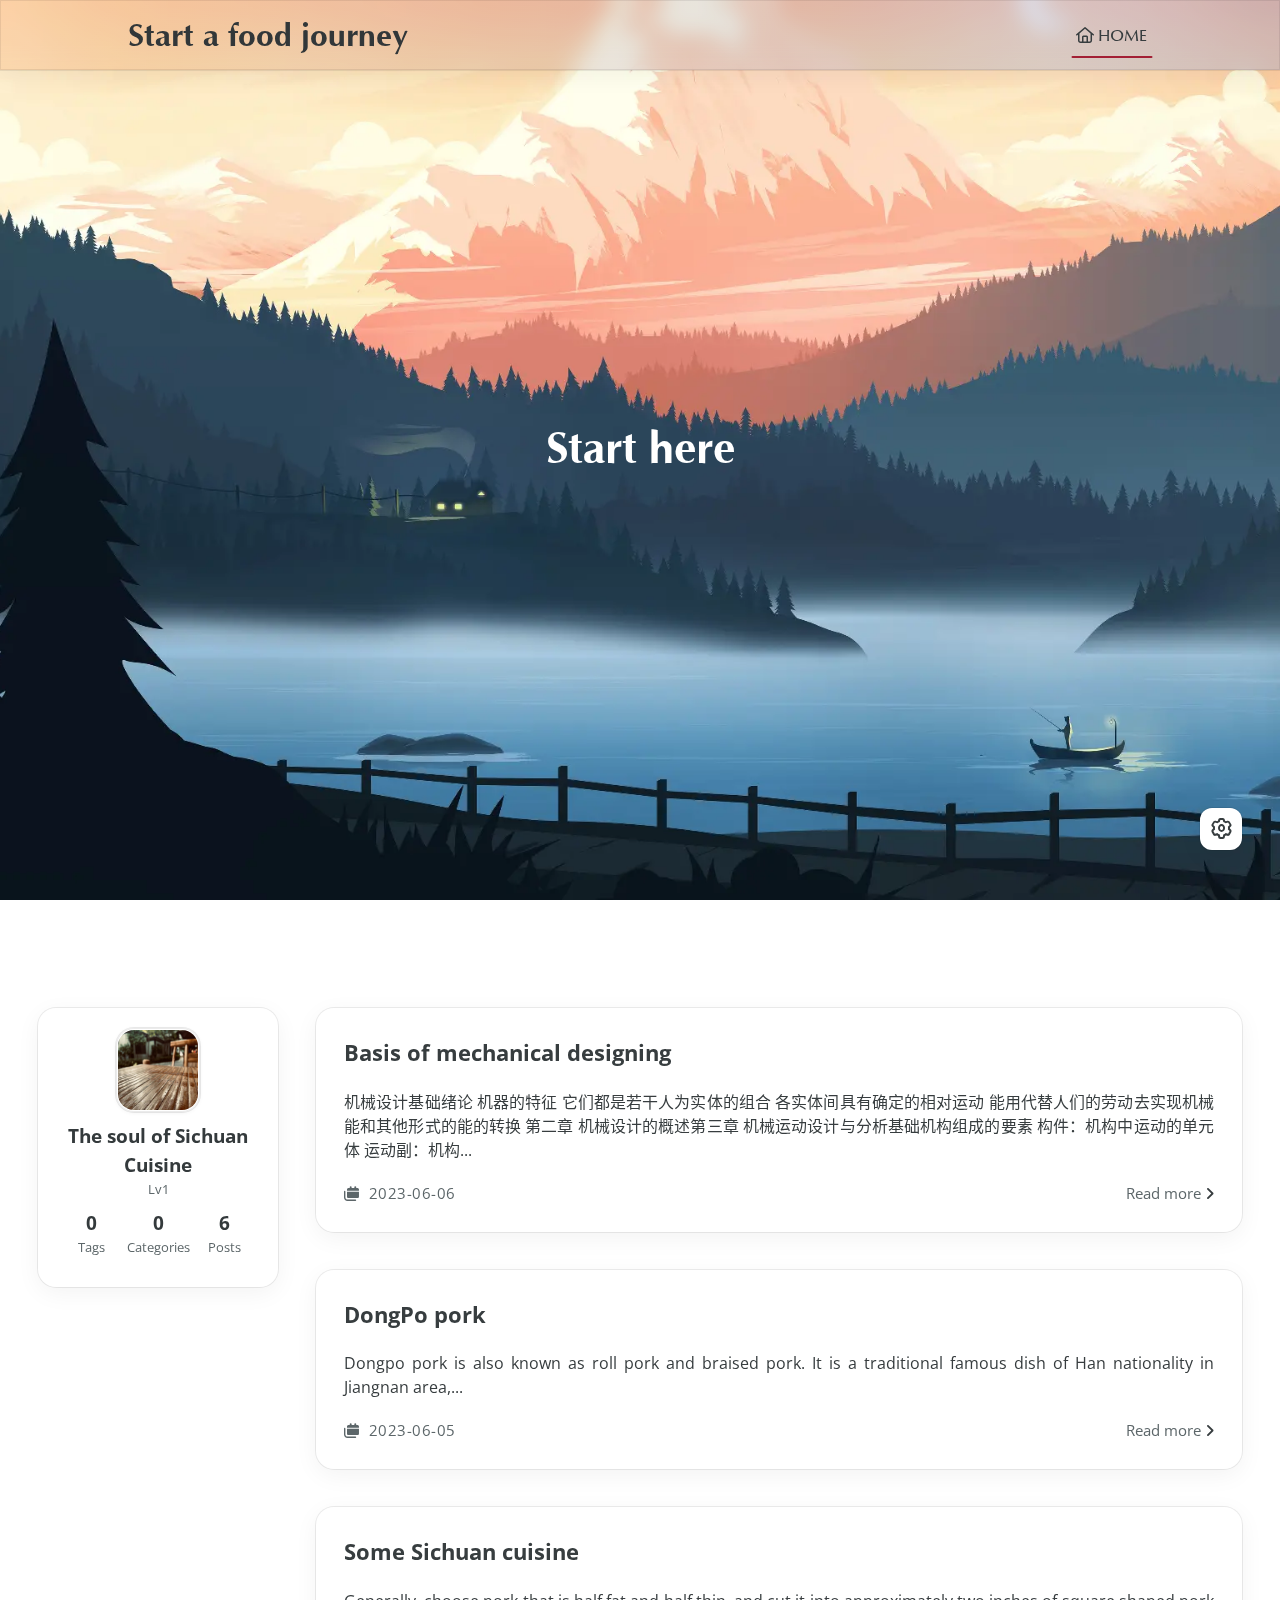
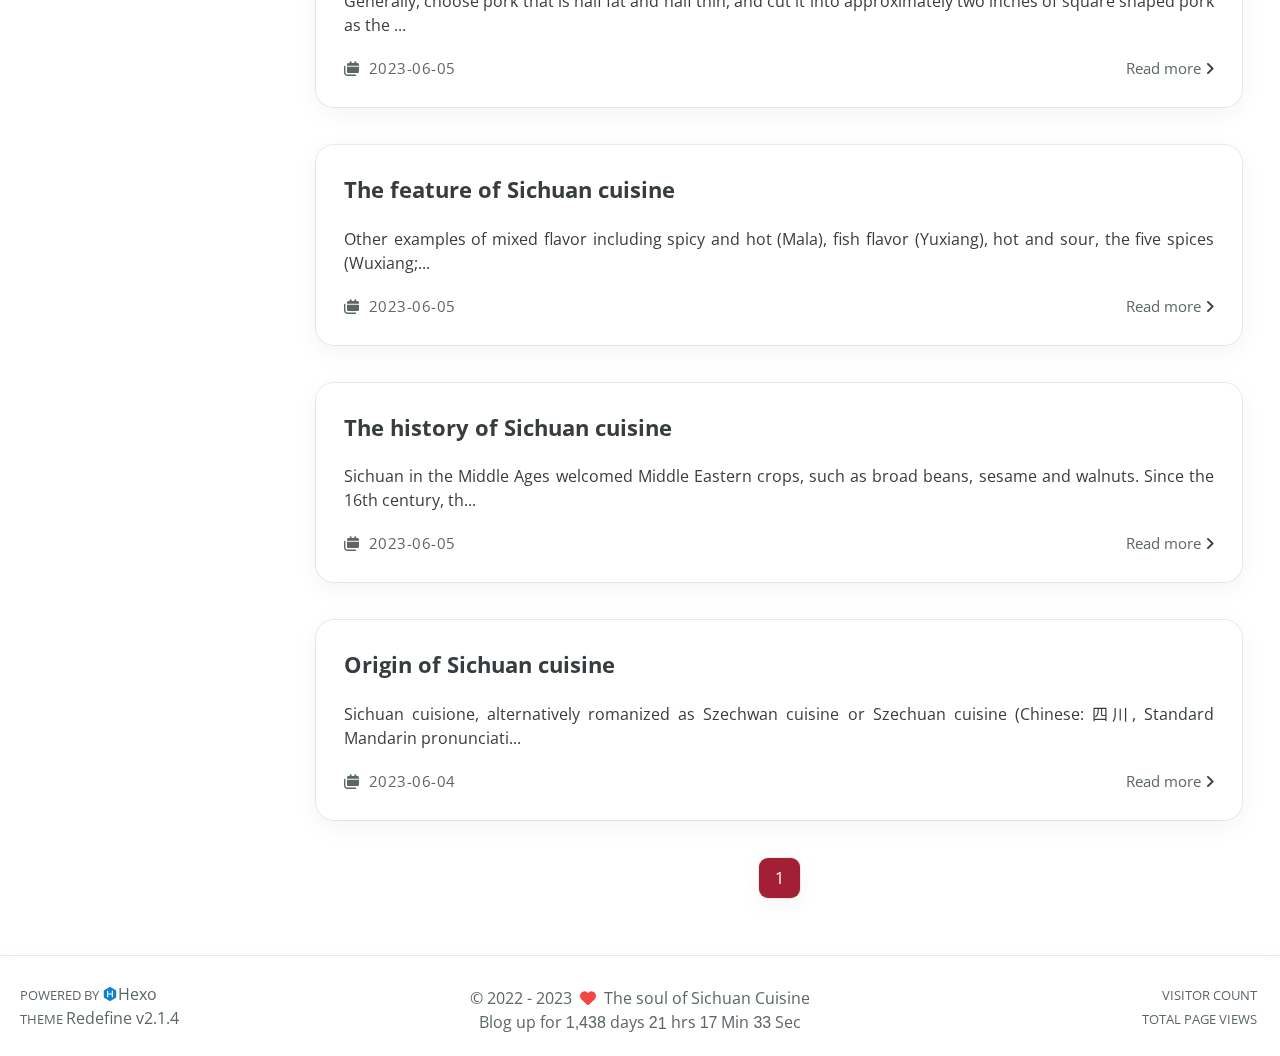
==== commit 03a8816e: "Site updated: 2023-06-06 20:59:03" ====
--- a/index.html
+++ b/index.html
@@ -143,7 +143,7 @@
                                         
                                             <i class="fa-regular fa-house"></i>
                                         
-                                        首页
+                                        HOME
                                     
                                 </a>
                                 <!-- Submenu -->
@@ -175,7 +175,7 @@
                                 
                                     <i class="fa-regular fa-house"></i>
                                 
-                                首页
+                                HOME
                             
                         </a>
                     </li>
@@ -213,15 +213,15 @@
                 <div class="statistics">
                     <a class="item" href="/tags">
                         <div class="number">0</div>
-                        <div class="label">标签</div>
+                        <div class="label">Tags</div>
                     </a>
                     <a class="item" href="/categories">
                         <div class="number">0</div>
-                        <div class="label">分类</div>
+                        <div class="label">Categories</div>
                     </a>
                     <a class="item" href="/archives">
                         <div class="number">6</div>
-                        <div class="label">文章</div>
+                        <div class="label">Posts</div>
                     </a>
                 </div>
             </div>
@@ -279,7 +279,7 @@
         
     </div>
 
-    <a href="/2023/06/06/%E6%9C%BA%E6%A2%B0%E8%AE%BE%E8%AE%A1%E5%9F%BA%E7%A1%80/">阅读全文<span class="seo-reader-text">Basis of mechanical designing</span>&nbsp;<i class="fa-solid fa-angle-right"></i></a>
+    <a href="/2023/06/06/%E6%9C%BA%E6%A2%B0%E8%AE%BE%E8%AE%A1%E5%9F%BA%E7%A1%80/">Read more<span class="seo-reader-text">Basis of mechanical designing</span>&nbsp;<i class="fa-solid fa-angle-right"></i></a>
 </div>
 
             </li>
@@ -315,7 +315,7 @@
         
     </div>
 
-    <a href="/2023/06/05/DongPo-pork/">阅读全文<span class="seo-reader-text">DongPo pork</span>&nbsp;<i class="fa-solid fa-angle-right"></i></a>
+    <a href="/2023/06/05/DongPo-pork/">Read more<span class="seo-reader-text">DongPo pork</span>&nbsp;<i class="fa-solid fa-angle-right"></i></a>
 </div>
 
             </li>
@@ -351,7 +351,7 @@
         
     </div>
 
-    <a href="/2023/06/05/Some-Sichuan-cuisione/">阅读全文<span class="seo-reader-text">Some Sichuan cuisine</span>&nbsp;<i class="fa-solid fa-angle-right"></i></a>
+    <a href="/2023/06/05/Some-Sichuan-cuisione/">Read more<span class="seo-reader-text">Some Sichuan cuisine</span>&nbsp;<i class="fa-solid fa-angle-right"></i></a>
 </div>
 
             </li>
@@ -387,7 +387,7 @@
         
     </div>
 
-    <a href="/2023/06/05/The-feture-of-Sichuan-cuisione/">阅读全文<span class="seo-reader-text">The feature of Sichuan cuisine</span>&nbsp;<i class="fa-solid fa-angle-right"></i></a>
+    <a href="/2023/06/05/The-feture-of-Sichuan-cuisione/">Read more<span class="seo-reader-text">The feature of Sichuan cuisine</span>&nbsp;<i class="fa-solid fa-angle-right"></i></a>
 </div>
 
             </li>
@@ -423,7 +423,7 @@
         
     </div>
 
-    <a href="/2023/06/05/The-History-of-Sichuan-cuisine/">阅读全文<span class="seo-reader-text">The history of Sichuan cuisine</span>&nbsp;<i class="fa-solid fa-angle-right"></i></a>
+    <a href="/2023/06/05/The-History-of-Sichuan-cuisine/">Read more<span class="seo-reader-text">The history of Sichuan cuisine</span>&nbsp;<i class="fa-solid fa-angle-right"></i></a>
 </div>
 
             </li>
@@ -459,7 +459,7 @@
         
     </div>
 
-    <a href="/2023/06/04/Origin%20of%20Sichuan%20cuidine/">阅读全文<span class="seo-reader-text">Origin of Sichuan cuisine</span>&nbsp;<i class="fa-solid fa-angle-right"></i></a>
+    <a href="/2023/06/04/Origin%20of%20Sichuan%20cuidine/">Read more<span class="seo-reader-text">Origin of Sichuan cuisine</span>&nbsp;<i class="fa-solid fa-angle-right"></i></a>
 </div>
 
             </li>
@@ -498,20 +498,20 @@
             <div class="website-count info-item">
                 
                     <span id="busuanzi_container_site_uv" class="busuanzi_container_site_uv">
-                        访问人数&nbsp;<span id="busuanzi_value_site_uv" class="busuanzi_value_site_uv"></span>
+                        VISITOR COUNT&nbsp;<span id="busuanzi_value_site_uv" class="busuanzi_value_site_uv"></span>
                     </span>
                 
                 
                     <span id="busuanzi_container_site_pv" class="busuanzi_container_site_pv">
-                        总访问量&nbsp;<span id="busuanzi_value_site_pv" class="busuanzi_value_site_pv"></span>
+                        TOTAL PAGE VIEWS&nbsp;<span id="busuanzi_value_site_pv" class="busuanzi_value_site_pv"></span>
                     </span>
                 
             </div>
         
         <div class="theme-info info-item">
-            <span class="powered-by-container">由 <?xml version="1.0" encoding="utf-8"?><!DOCTYPE svg PUBLIC "-//W3C//DTD SVG 1.1//EN" "http://www.w3.org/Graphics/SVG/1.1/DTD/svg11.dtd"><svg version="1.1" id="圖層_1" xmlns="http://www.w3.org/2000/svg" xmlns:xlink="http://www.w3.org/1999/xlink" x="0px" y="0px" width="1rem" height="1rem" viewBox="0 0 512 512" enable-background="new 0 0 512 512" xml:space="preserve"><path fill="#0E83CD" d="M256.4,25.8l-200,115.5L56,371.5l199.6,114.7l200-115.5l0.4-230.2L256.4,25.8z M349,354.6l-18.4,10.7l-18.6-11V275H200v79.6l-18.4,10.7l-18.6-11v-197l18.5-10.6l18.5,10.8V237h112v-79.6l18.5-10.6l18.5,10.8V354.6z"/></svg><a target="_blank" href="https://hexo.io">Hexo</a> 驱动</span>
+            <span class="powered-by-container">POWERED BY <?xml version="1.0" encoding="utf-8"?><!DOCTYPE svg PUBLIC "-//W3C//DTD SVG 1.1//EN" "http://www.w3.org/Graphics/SVG/1.1/DTD/svg11.dtd"><svg version="1.1" id="圖層_1" xmlns="http://www.w3.org/2000/svg" xmlns:xlink="http://www.w3.org/1999/xlink" x="0px" y="0px" width="1rem" height="1rem" viewBox="0 0 512 512" enable-background="new 0 0 512 512" xml:space="preserve"><path fill="#0E83CD" d="M256.4,25.8l-200,115.5L56,371.5l199.6,114.7l200-115.5l0.4-230.2L256.4,25.8z M349,354.6l-18.4,10.7l-18.6-11V275H200v79.6l-18.4,10.7l-18.6-11v-197l18.5-10.6l18.5,10.8V237h112v-79.6l18.5-10.6l18.5,10.8V354.6z"/></svg><a target="_blank" href="https://hexo.io">Hexo</a></span>
                 <br>
-            <span class="theme-version-container">主题&nbsp;<a class="theme-version" target="_blank" href="https://github.com/EvanNotFound/hexo-theme-redefine">Redefine v2.1.4</a>
+            <span class="theme-version-container">THEME&nbsp;<a class="theme-version" target="_blank" href="https://github.com/EvanNotFound/hexo-theme-redefine">Redefine v2.1.4</a>
         </div>
         
         
@@ -520,7 +520,7 @@
                 2022/8/17 11:45:14
             </div>
             <div>
-                博客已运行 <span class="odometer" id="runtime_days" ></span> 天 <span class="odometer" id="runtime_hours"></span> 小时 <span class="odometer" id="runtime_minutes"></span> 分钟 <span class="odometer" id="runtime_seconds"></span> 秒
+                Blog up for <span class="odometer" id="runtime_days" ></span> days <span class="odometer" id="runtime_hours"></span> hrs <span class="odometer" id="runtime_minutes"></span> Min <span class="odometer" id="runtime_seconds"></span> Sec
             </div>
         
         
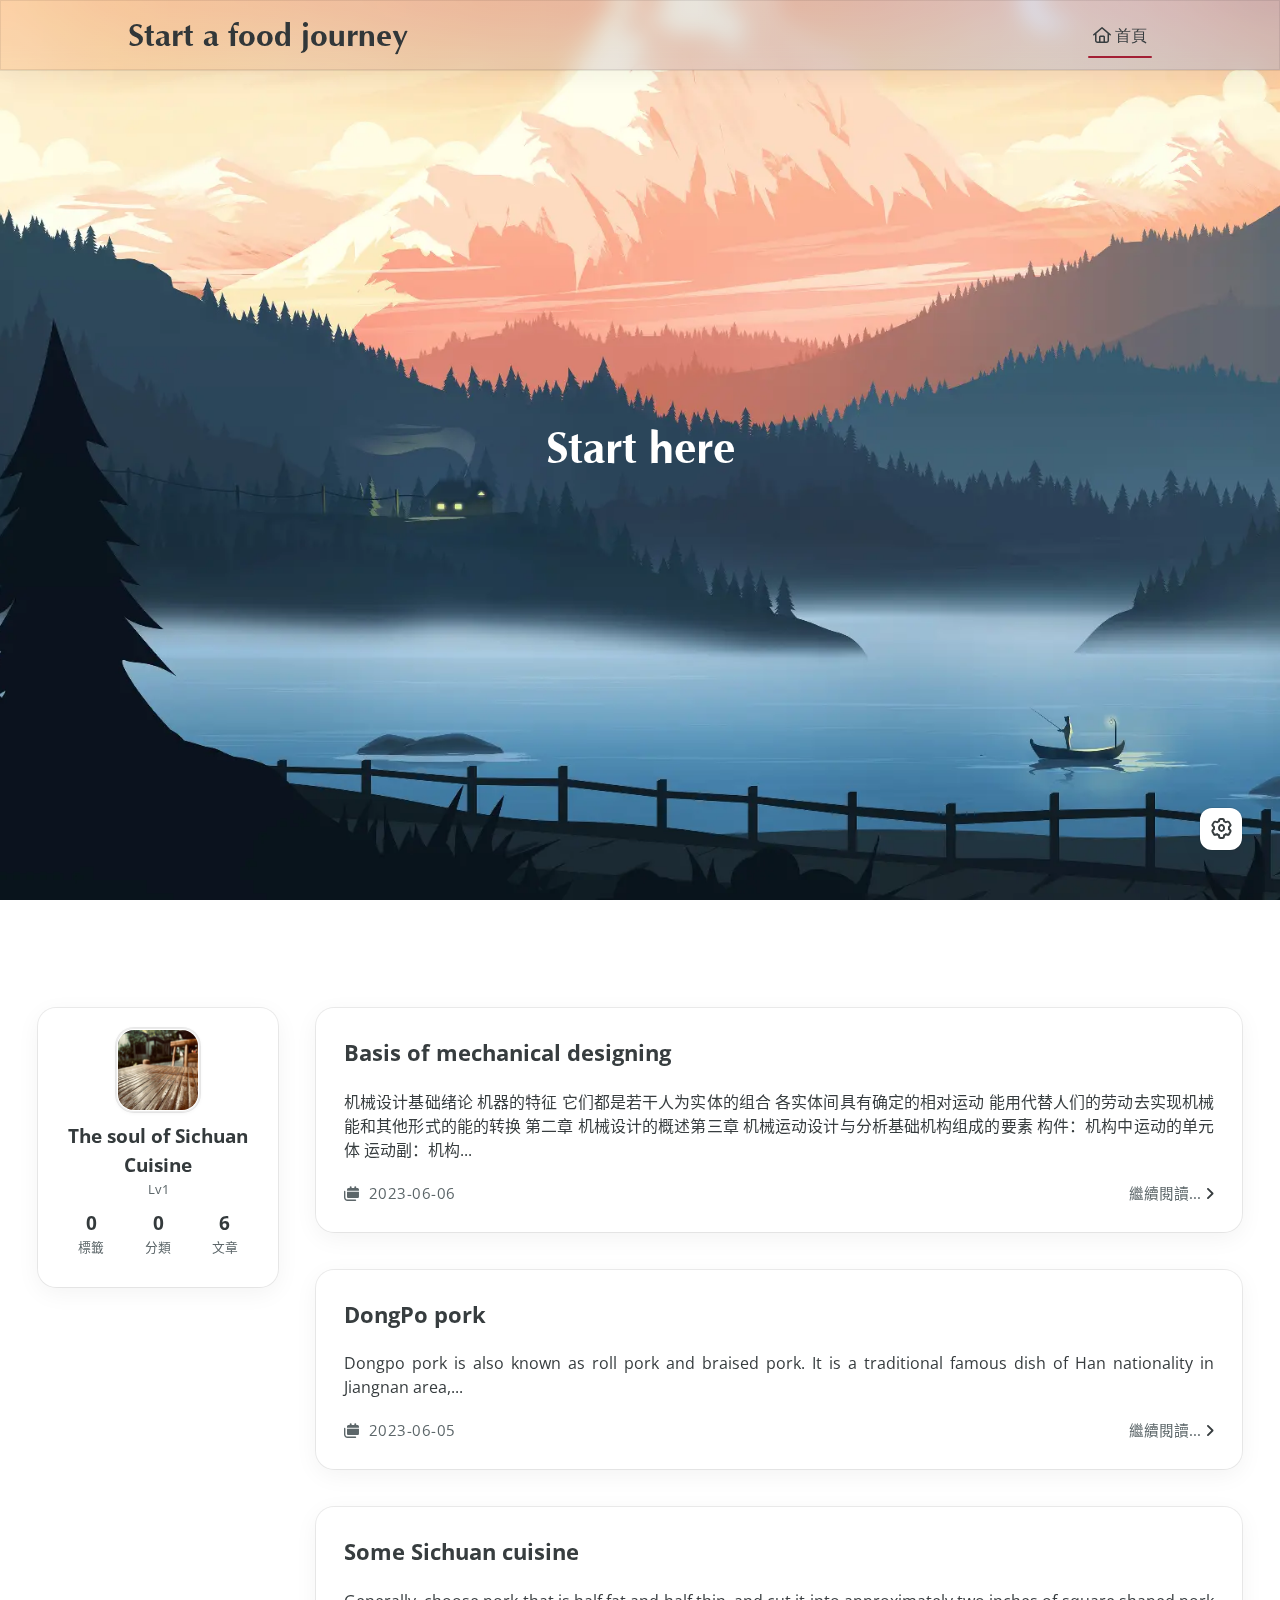
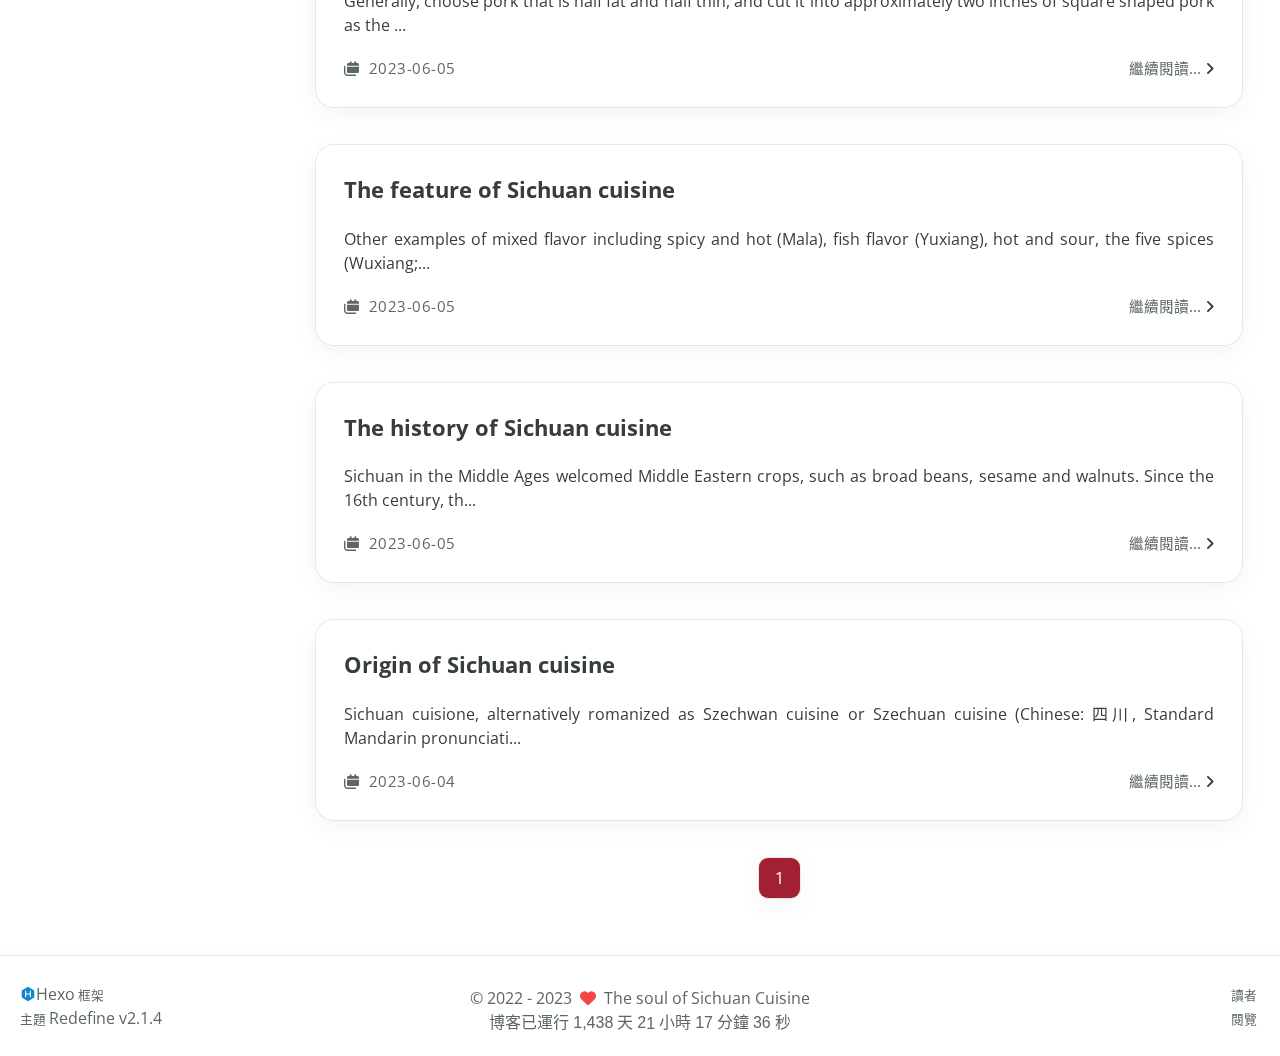
==== commit 4aa490e2: "Site updated: 2023-06-06 21:02:15" ====
--- a/index.html
+++ b/index.html
@@ -143,7 +143,7 @@
                                         
                                             <i class="fa-regular fa-house"></i>
                                         
-                                        HOME
+                                        首頁
                                     
                                 </a>
                                 <!-- Submenu -->
@@ -175,7 +175,7 @@
                                 
                                     <i class="fa-regular fa-house"></i>
                                 
-                                HOME
+                                首頁
                             
                         </a>
                     </li>
@@ -213,15 +213,15 @@
                 <div class="statistics">
                     <a class="item" href="/tags">
                         <div class="number">0</div>
-                        <div class="label">Tags</div>
+                        <div class="label">標籤</div>
                     </a>
                     <a class="item" href="/categories">
                         <div class="number">0</div>
-                        <div class="label">Categories</div>
+                        <div class="label">分類</div>
                     </a>
                     <a class="item" href="/archives">
                         <div class="number">6</div>
-                        <div class="label">Posts</div>
+                        <div class="label">文章</div>
                     </a>
                 </div>
             </div>
@@ -279,7 +279,7 @@
         
     </div>
 
-    <a href="/2023/06/06/%E6%9C%BA%E6%A2%B0%E8%AE%BE%E8%AE%A1%E5%9F%BA%E7%A1%80/">Read more<span class="seo-reader-text">Basis of mechanical designing</span>&nbsp;<i class="fa-solid fa-angle-right"></i></a>
+    <a href="/2023/06/06/%E6%9C%BA%E6%A2%B0%E8%AE%BE%E8%AE%A1%E5%9F%BA%E7%A1%80/">繼續閱讀...<span class="seo-reader-text">Basis of mechanical designing</span>&nbsp;<i class="fa-solid fa-angle-right"></i></a>
 </div>
 
             </li>
@@ -315,7 +315,7 @@
         
     </div>
 
-    <a href="/2023/06/05/DongPo-pork/">Read more<span class="seo-reader-text">DongPo pork</span>&nbsp;<i class="fa-solid fa-angle-right"></i></a>
+    <a href="/2023/06/05/DongPo-pork/">繼續閱讀...<span class="seo-reader-text">DongPo pork</span>&nbsp;<i class="fa-solid fa-angle-right"></i></a>
 </div>
 
             </li>
@@ -351,7 +351,7 @@
         
     </div>
 
-    <a href="/2023/06/05/Some-Sichuan-cuisione/">Read more<span class="seo-reader-text">Some Sichuan cuisine</span>&nbsp;<i class="fa-solid fa-angle-right"></i></a>
+    <a href="/2023/06/05/Some-Sichuan-cuisione/">繼續閱讀...<span class="seo-reader-text">Some Sichuan cuisine</span>&nbsp;<i class="fa-solid fa-angle-right"></i></a>
 </div>
 
             </li>
@@ -387,7 +387,7 @@
         
     </div>
 
-    <a href="/2023/06/05/The-feture-of-Sichuan-cuisione/">Read more<span class="seo-reader-text">The feature of Sichuan cuisine</span>&nbsp;<i class="fa-solid fa-angle-right"></i></a>
+    <a href="/2023/06/05/The-feture-of-Sichuan-cuisione/">繼續閱讀...<span class="seo-reader-text">The feature of Sichuan cuisine</span>&nbsp;<i class="fa-solid fa-angle-right"></i></a>
 </div>
 
             </li>
@@ -423,7 +423,7 @@
         
     </div>
 
-    <a href="/2023/06/05/The-History-of-Sichuan-cuisine/">Read more<span class="seo-reader-text">The history of Sichuan cuisine</span>&nbsp;<i class="fa-solid fa-angle-right"></i></a>
+    <a href="/2023/06/05/The-History-of-Sichuan-cuisine/">繼續閱讀...<span class="seo-reader-text">The history of Sichuan cuisine</span>&nbsp;<i class="fa-solid fa-angle-right"></i></a>
 </div>
 
             </li>
@@ -459,7 +459,7 @@
         
     </div>
 
-    <a href="/2023/06/04/Origin%20of%20Sichuan%20cuidine/">Read more<span class="seo-reader-text">Origin of Sichuan cuisine</span>&nbsp;<i class="fa-solid fa-angle-right"></i></a>
+    <a href="/2023/06/04/Origin%20of%20Sichuan%20cuidine/">繼續閱讀...<span class="seo-reader-text">Origin of Sichuan cuisine</span>&nbsp;<i class="fa-solid fa-angle-right"></i></a>
 </div>
 
             </li>
@@ -498,20 +498,20 @@
             <div class="website-count info-item">
                 
                     <span id="busuanzi_container_site_uv" class="busuanzi_container_site_uv">
-                        VISITOR COUNT&nbsp;<span id="busuanzi_value_site_uv" class="busuanzi_value_site_uv"></span>
+                        讀者&nbsp;<span id="busuanzi_value_site_uv" class="busuanzi_value_site_uv"></span>
                     </span>
                 
                 
                     <span id="busuanzi_container_site_pv" class="busuanzi_container_site_pv">
-                        TOTAL PAGE VIEWS&nbsp;<span id="busuanzi_value_site_pv" class="busuanzi_value_site_pv"></span>
+                        閱覽&nbsp;<span id="busuanzi_value_site_pv" class="busuanzi_value_site_pv"></span>
                     </span>
                 
             </div>
         
         <div class="theme-info info-item">
-            <span class="powered-by-container">POWERED BY <?xml version="1.0" encoding="utf-8"?><!DOCTYPE svg PUBLIC "-//W3C//DTD SVG 1.1//EN" "http://www.w3.org/Graphics/SVG/1.1/DTD/svg11.dtd"><svg version="1.1" id="圖層_1" xmlns="http://www.w3.org/2000/svg" xmlns:xlink="http://www.w3.org/1999/xlink" x="0px" y="0px" width="1rem" height="1rem" viewBox="0 0 512 512" enable-background="new 0 0 512 512" xml:space="preserve"><path fill="#0E83CD" d="M256.4,25.8l-200,115.5L56,371.5l199.6,114.7l200-115.5l0.4-230.2L256.4,25.8z M349,354.6l-18.4,10.7l-18.6-11V275H200v79.6l-18.4,10.7l-18.6-11v-197l18.5-10.6l18.5,10.8V237h112v-79.6l18.5-10.6l18.5,10.8V354.6z"/></svg><a target="_blank" href="https://hexo.io">Hexo</a></span>
+            <span class="powered-by-container"><?xml version="1.0" encoding="utf-8"?><!DOCTYPE svg PUBLIC "-//W3C//DTD SVG 1.1//EN" "http://www.w3.org/Graphics/SVG/1.1/DTD/svg11.dtd"><svg version="1.1" id="圖層_1" xmlns="http://www.w3.org/2000/svg" xmlns:xlink="http://www.w3.org/1999/xlink" x="0px" y="0px" width="1rem" height="1rem" viewBox="0 0 512 512" enable-background="new 0 0 512 512" xml:space="preserve"><path fill="#0E83CD" d="M256.4,25.8l-200,115.5L56,371.5l199.6,114.7l200-115.5l0.4-230.2L256.4,25.8z M349,354.6l-18.4,10.7l-18.6-11V275H200v79.6l-18.4,10.7l-18.6-11v-197l18.5-10.6l18.5,10.8V237h112v-79.6l18.5-10.6l18.5,10.8V354.6z"/></svg><a target="_blank" href="https://hexo.io">Hexo</a> 框架</span>
                 <br>
-            <span class="theme-version-container">THEME&nbsp;<a class="theme-version" target="_blank" href="https://github.com/EvanNotFound/hexo-theme-redefine">Redefine v2.1.4</a>
+            <span class="theme-version-container">主題&nbsp;<a class="theme-version" target="_blank" href="https://github.com/EvanNotFound/hexo-theme-redefine">Redefine v2.1.4</a>
         </div>
         
         
@@ -520,7 +520,7 @@
                 2022/8/17 11:45:14
             </div>
             <div>
-                Blog up for <span class="odometer" id="runtime_days" ></span> days <span class="odometer" id="runtime_hours"></span> hrs <span class="odometer" id="runtime_minutes"></span> Min <span class="odometer" id="runtime_seconds"></span> Sec
+                博客已運行 <span class="odometer" id="runtime_days" ></span> 天 <span class="odometer" id="runtime_hours"></span> 小時 <span class="odometer" id="runtime_minutes"></span> 分鐘 <span class="odometer" id="runtime_seconds"></span> 秒
             </div>
         
         
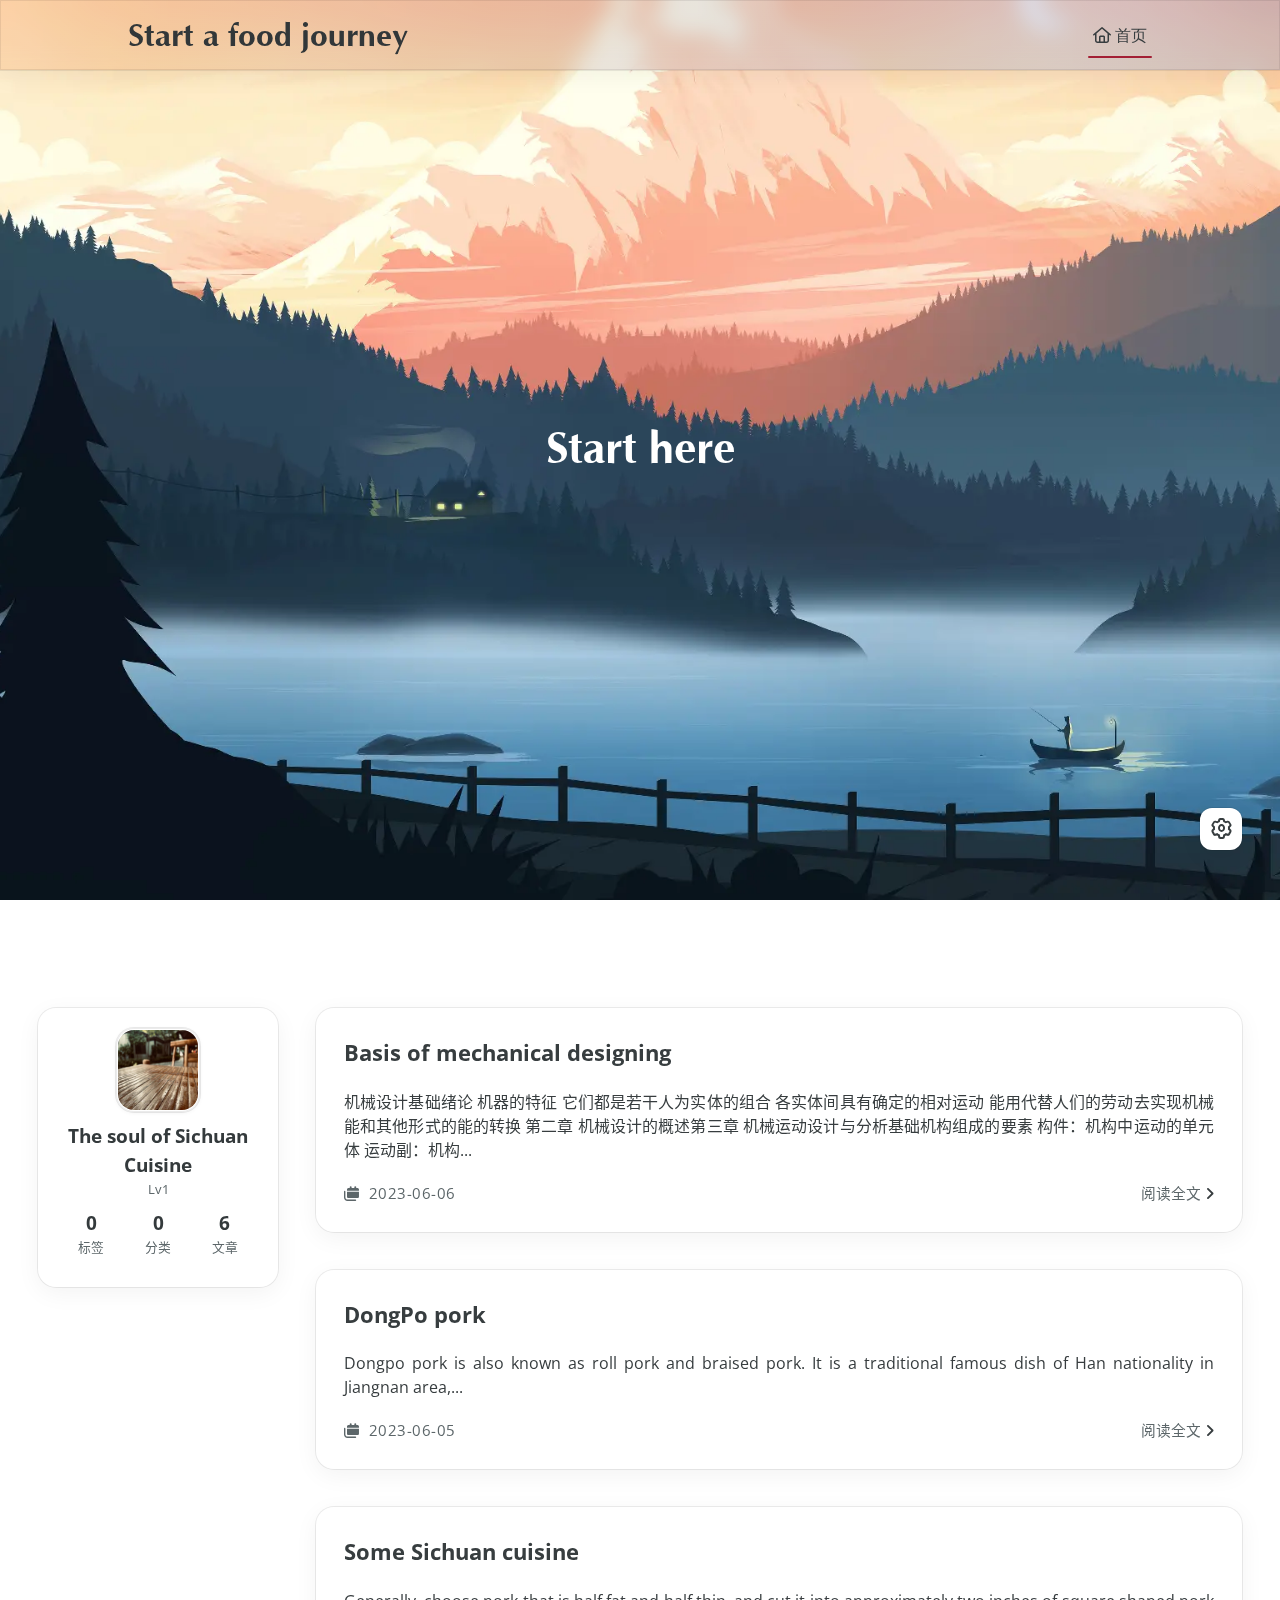
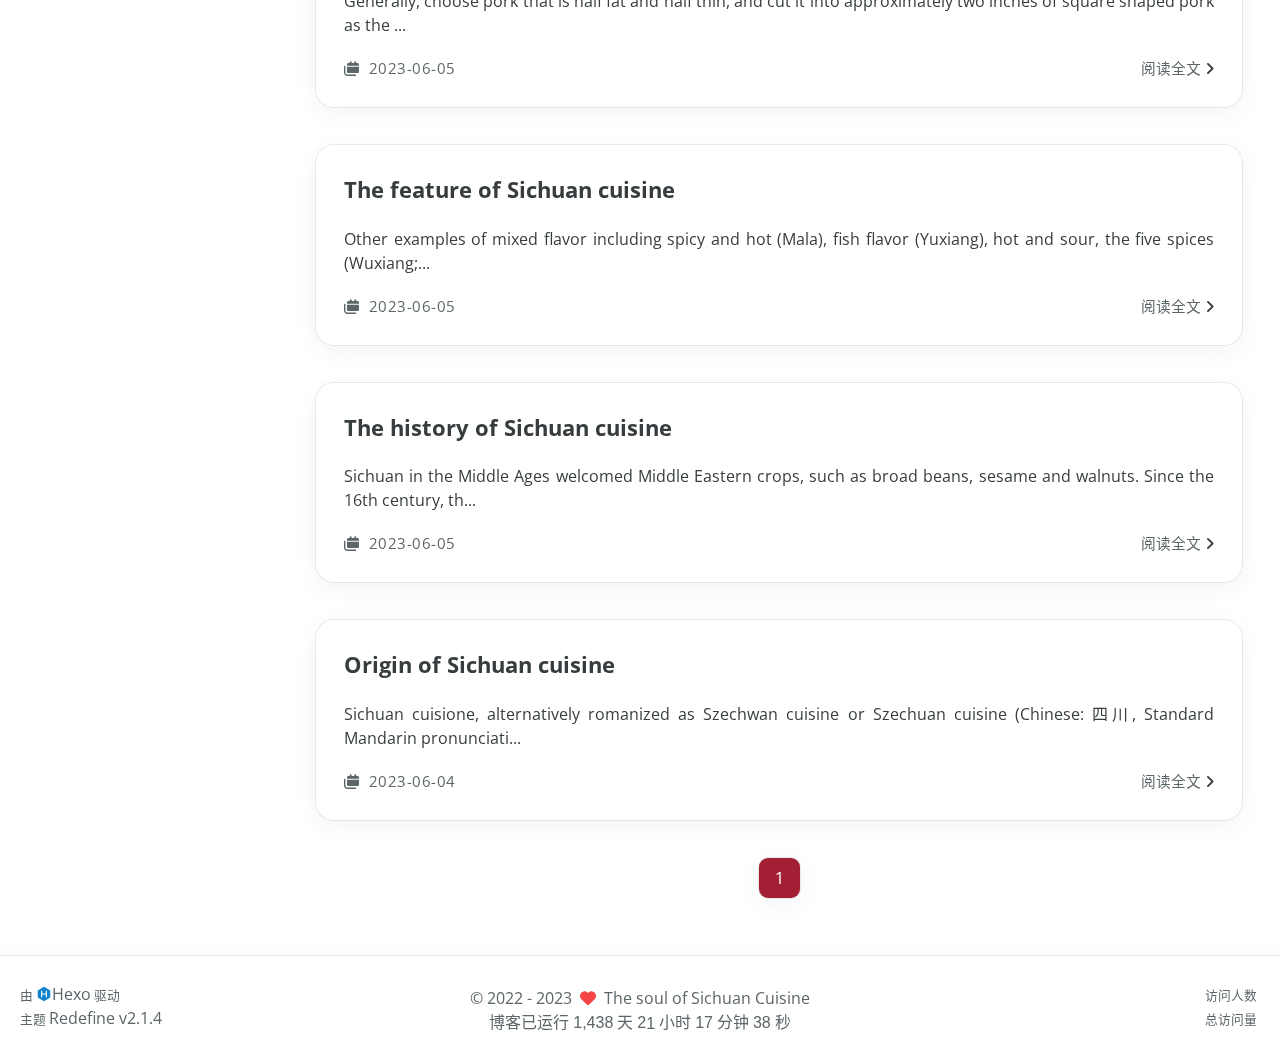
==== commit ce614f27: "Site updated: 2023-06-06 21:03:55" ====
--- a/index.html
+++ b/index.html
@@ -143,7 +143,7 @@
                                         
                                             <i class="fa-regular fa-house"></i>
                                         
-                                        首頁
+                                        首页
                                     
                                 </a>
                                 <!-- Submenu -->
@@ -175,7 +175,7 @@
                                 
                                     <i class="fa-regular fa-house"></i>
                                 
-                                首頁
+                                首页
                             
                         </a>
                     </li>
@@ -213,11 +213,11 @@
                 <div class="statistics">
                     <a class="item" href="/tags">
                         <div class="number">0</div>
-                        <div class="label">標籤</div>
+                        <div class="label">标签</div>
                     </a>
                     <a class="item" href="/categories">
                         <div class="number">0</div>
-                        <div class="label">分類</div>
+                        <div class="label">分类</div>
                     </a>
                     <a class="item" href="/archives">
                         <div class="number">6</div>
@@ -279,7 +279,7 @@
         
     </div>
 
-    <a href="/2023/06/06/%E6%9C%BA%E6%A2%B0%E8%AE%BE%E8%AE%A1%E5%9F%BA%E7%A1%80/">繼續閱讀...<span class="seo-reader-text">Basis of mechanical designing</span>&nbsp;<i class="fa-solid fa-angle-right"></i></a>
+    <a href="/2023/06/06/%E6%9C%BA%E6%A2%B0%E8%AE%BE%E8%AE%A1%E5%9F%BA%E7%A1%80/">阅读全文<span class="seo-reader-text">Basis of mechanical designing</span>&nbsp;<i class="fa-solid fa-angle-right"></i></a>
 </div>
 
             </li>
@@ -315,7 +315,7 @@
         
     </div>
 
-    <a href="/2023/06/05/DongPo-pork/">繼續閱讀...<span class="seo-reader-text">DongPo pork</span>&nbsp;<i class="fa-solid fa-angle-right"></i></a>
+    <a href="/2023/06/05/DongPo-pork/">阅读全文<span class="seo-reader-text">DongPo pork</span>&nbsp;<i class="fa-solid fa-angle-right"></i></a>
 </div>
 
             </li>
@@ -351,7 +351,7 @@
         
     </div>
 
-    <a href="/2023/06/05/Some-Sichuan-cuisione/">繼續閱讀...<span class="seo-reader-text">Some Sichuan cuisine</span>&nbsp;<i class="fa-solid fa-angle-right"></i></a>
+    <a href="/2023/06/05/Some-Sichuan-cuisione/">阅读全文<span class="seo-reader-text">Some Sichuan cuisine</span>&nbsp;<i class="fa-solid fa-angle-right"></i></a>
 </div>
 
             </li>
@@ -387,7 +387,7 @@
         
     </div>
 
-    <a href="/2023/06/05/The-feture-of-Sichuan-cuisione/">繼續閱讀...<span class="seo-reader-text">The feature of Sichuan cuisine</span>&nbsp;<i class="fa-solid fa-angle-right"></i></a>
+    <a href="/2023/06/05/The-feture-of-Sichuan-cuisione/">阅读全文<span class="seo-reader-text">The feature of Sichuan cuisine</span>&nbsp;<i class="fa-solid fa-angle-right"></i></a>
 </div>
 
             </li>
@@ -423,7 +423,7 @@
         
     </div>
 
-    <a href="/2023/06/05/The-History-of-Sichuan-cuisine/">繼續閱讀...<span class="seo-reader-text">The history of Sichuan cuisine</span>&nbsp;<i class="fa-solid fa-angle-right"></i></a>
+    <a href="/2023/06/05/The-History-of-Sichuan-cuisine/">阅读全文<span class="seo-reader-text">The history of Sichuan cuisine</span>&nbsp;<i class="fa-solid fa-angle-right"></i></a>
 </div>
 
             </li>
@@ -459,7 +459,7 @@
         
     </div>
 
-    <a href="/2023/06/04/Origin%20of%20Sichuan%20cuidine/">繼續閱讀...<span class="seo-reader-text">Origin of Sichuan cuisine</span>&nbsp;<i class="fa-solid fa-angle-right"></i></a>
+    <a href="/2023/06/04/Origin%20of%20Sichuan%20cuidine/">阅读全文<span class="seo-reader-text">Origin of Sichuan cuisine</span>&nbsp;<i class="fa-solid fa-angle-right"></i></a>
 </div>
 
             </li>
@@ -498,20 +498,20 @@
             <div class="website-count info-item">
                 
                     <span id="busuanzi_container_site_uv" class="busuanzi_container_site_uv">
-                        讀者&nbsp;<span id="busuanzi_value_site_uv" class="busuanzi_value_site_uv"></span>
+                        访问人数&nbsp;<span id="busuanzi_value_site_uv" class="busuanzi_value_site_uv"></span>
                     </span>
                 
                 
                     <span id="busuanzi_container_site_pv" class="busuanzi_container_site_pv">
-                        閱覽&nbsp;<span id="busuanzi_value_site_pv" class="busuanzi_value_site_pv"></span>
+                        总访问量&nbsp;<span id="busuanzi_value_site_pv" class="busuanzi_value_site_pv"></span>
                     </span>
                 
             </div>
         
         <div class="theme-info info-item">
-            <span class="powered-by-container"><?xml version="1.0" encoding="utf-8"?><!DOCTYPE svg PUBLIC "-//W3C//DTD SVG 1.1//EN" "http://www.w3.org/Graphics/SVG/1.1/DTD/svg11.dtd"><svg version="1.1" id="圖層_1" xmlns="http://www.w3.org/2000/svg" xmlns:xlink="http://www.w3.org/1999/xlink" x="0px" y="0px" width="1rem" height="1rem" viewBox="0 0 512 512" enable-background="new 0 0 512 512" xml:space="preserve"><path fill="#0E83CD" d="M256.4,25.8l-200,115.5L56,371.5l199.6,114.7l200-115.5l0.4-230.2L256.4,25.8z M349,354.6l-18.4,10.7l-18.6-11V275H200v79.6l-18.4,10.7l-18.6-11v-197l18.5-10.6l18.5,10.8V237h112v-79.6l18.5-10.6l18.5,10.8V354.6z"/></svg><a target="_blank" href="https://hexo.io">Hexo</a> 框架</span>
+            <span class="powered-by-container">由 <?xml version="1.0" encoding="utf-8"?><!DOCTYPE svg PUBLIC "-//W3C//DTD SVG 1.1//EN" "http://www.w3.org/Graphics/SVG/1.1/DTD/svg11.dtd"><svg version="1.1" id="圖層_1" xmlns="http://www.w3.org/2000/svg" xmlns:xlink="http://www.w3.org/1999/xlink" x="0px" y="0px" width="1rem" height="1rem" viewBox="0 0 512 512" enable-background="new 0 0 512 512" xml:space="preserve"><path fill="#0E83CD" d="M256.4,25.8l-200,115.5L56,371.5l199.6,114.7l200-115.5l0.4-230.2L256.4,25.8z M349,354.6l-18.4,10.7l-18.6-11V275H200v79.6l-18.4,10.7l-18.6-11v-197l18.5-10.6l18.5,10.8V237h112v-79.6l18.5-10.6l18.5,10.8V354.6z"/></svg><a target="_blank" href="https://hexo.io">Hexo</a> 驱动</span>
                 <br>
-            <span class="theme-version-container">主題&nbsp;<a class="theme-version" target="_blank" href="https://github.com/EvanNotFound/hexo-theme-redefine">Redefine v2.1.4</a>
+            <span class="theme-version-container">主题&nbsp;<a class="theme-version" target="_blank" href="https://github.com/EvanNotFound/hexo-theme-redefine">Redefine v2.1.4</a>
         </div>
         
         
@@ -520,7 +520,7 @@
                 2022/8/17 11:45:14
             </div>
             <div>
-                博客已運行 <span class="odometer" id="runtime_days" ></span> 天 <span class="odometer" id="runtime_hours"></span> 小時 <span class="odometer" id="runtime_minutes"></span> 分鐘 <span class="odometer" id="runtime_seconds"></span> 秒
+                博客已运行 <span class="odometer" id="runtime_days" ></span> 天 <span class="odometer" id="runtime_hours"></span> 小时 <span class="odometer" id="runtime_minutes"></span> 分钟 <span class="odometer" id="runtime_seconds"></span> 秒
             </div>
         
         
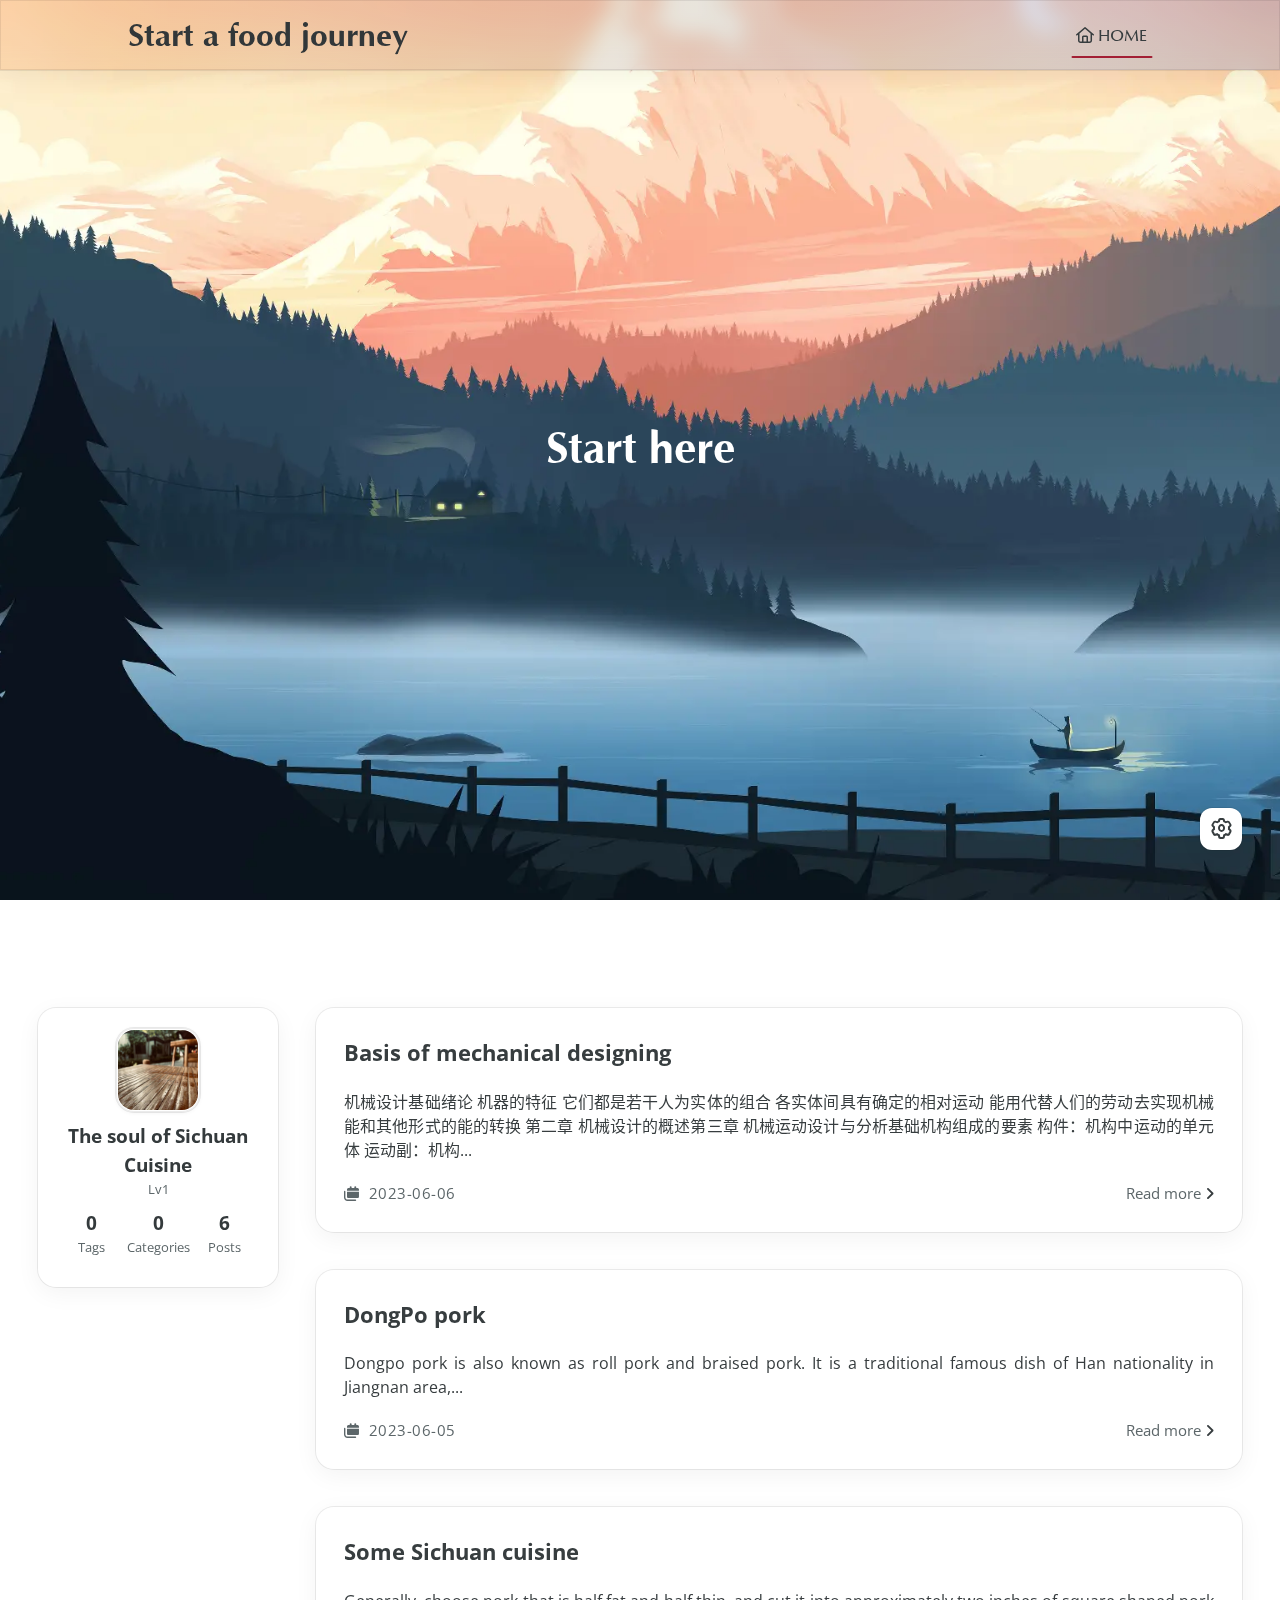
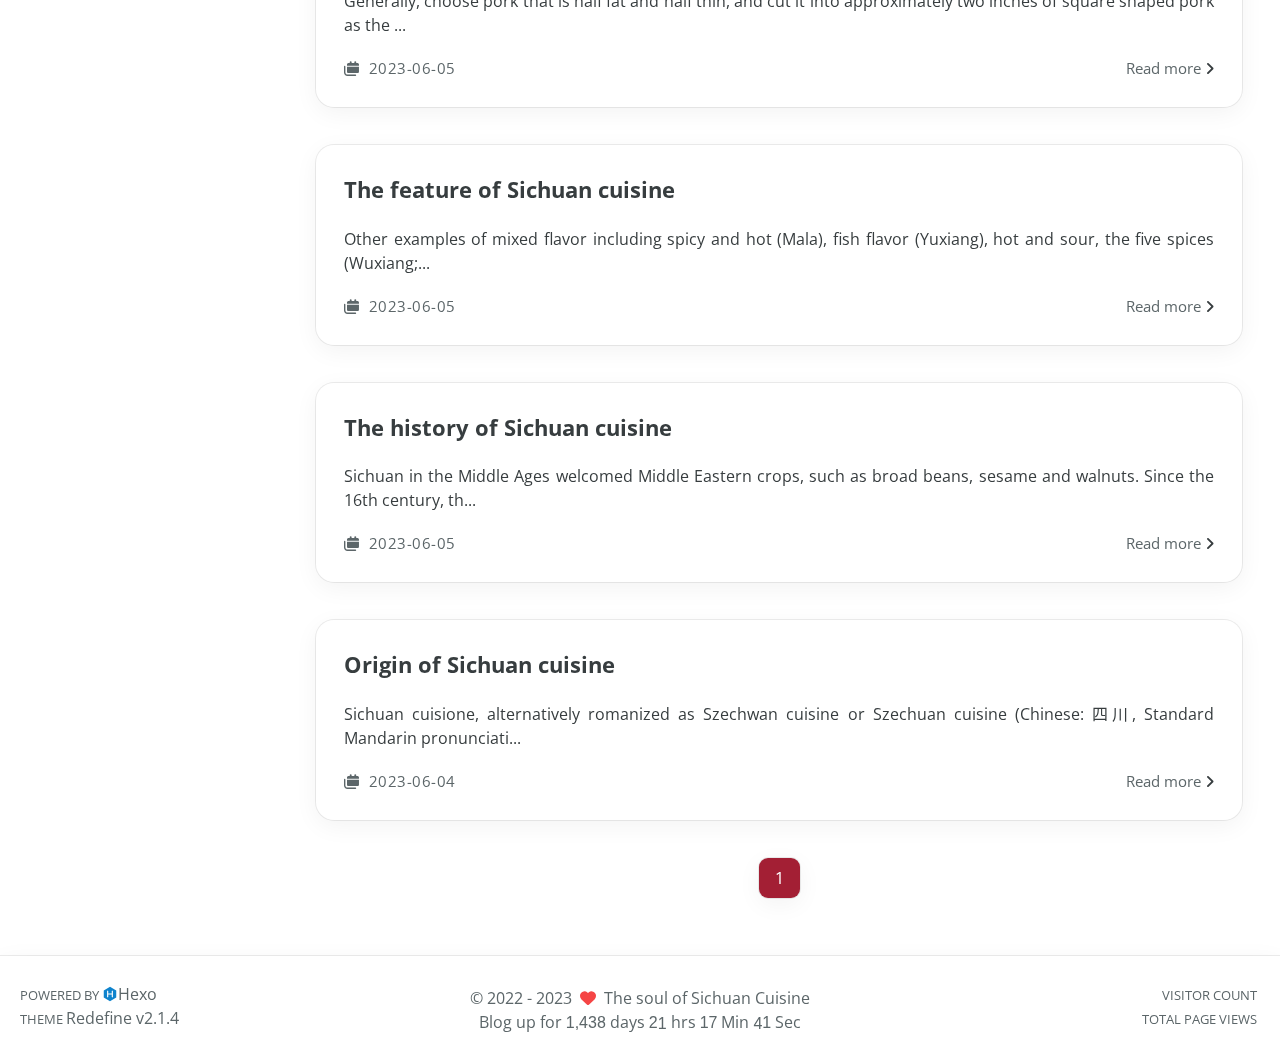
==== commit fab021d6: "Site updated: 2023-06-06 21:05:18" ====
--- a/index.html
+++ b/index.html
@@ -143,7 +143,7 @@
                                         
                                             <i class="fa-regular fa-house"></i>
                                         
-                                        首页
+                                        HOME
                                     
                                 </a>
                                 <!-- Submenu -->
@@ -175,7 +175,7 @@
                                 
                                     <i class="fa-regular fa-house"></i>
                                 
-                                首页
+                                HOME
                             
                         </a>
                     </li>
@@ -213,15 +213,15 @@
                 <div class="statistics">
                     <a class="item" href="/tags">
                         <div class="number">0</div>
-                        <div class="label">标签</div>
+                        <div class="label">Tags</div>
                     </a>
                     <a class="item" href="/categories">
                         <div class="number">0</div>
-                        <div class="label">分类</div>
+                        <div class="label">Categories</div>
                     </a>
                     <a class="item" href="/archives">
                         <div class="number">6</div>
-                        <div class="label">文章</div>
+                        <div class="label">Posts</div>
                     </a>
                 </div>
             </div>
@@ -279,7 +279,7 @@
         
     </div>
 
-    <a href="/2023/06/06/%E6%9C%BA%E6%A2%B0%E8%AE%BE%E8%AE%A1%E5%9F%BA%E7%A1%80/">阅读全文<span class="seo-reader-text">Basis of mechanical designing</span>&nbsp;<i class="fa-solid fa-angle-right"></i></a>
+    <a href="/2023/06/06/%E6%9C%BA%E6%A2%B0%E8%AE%BE%E8%AE%A1%E5%9F%BA%E7%A1%80/">Read more<span class="seo-reader-text">Basis of mechanical designing</span>&nbsp;<i class="fa-solid fa-angle-right"></i></a>
 </div>
 
             </li>
@@ -315,7 +315,7 @@
         
     </div>
 
-    <a href="/2023/06/05/DongPo-pork/">阅读全文<span class="seo-reader-text">DongPo pork</span>&nbsp;<i class="fa-solid fa-angle-right"></i></a>
+    <a href="/2023/06/05/DongPo-pork/">Read more<span class="seo-reader-text">DongPo pork</span>&nbsp;<i class="fa-solid fa-angle-right"></i></a>
 </div>
 
             </li>
@@ -351,7 +351,7 @@
         
     </div>
 
-    <a href="/2023/06/05/Some-Sichuan-cuisione/">阅读全文<span class="seo-reader-text">Some Sichuan cuisine</span>&nbsp;<i class="fa-solid fa-angle-right"></i></a>
+    <a href="/2023/06/05/Some-Sichuan-cuisione/">Read more<span class="seo-reader-text">Some Sichuan cuisine</span>&nbsp;<i class="fa-solid fa-angle-right"></i></a>
 </div>
 
             </li>
@@ -387,7 +387,7 @@
         
     </div>
 
-    <a href="/2023/06/05/The-feture-of-Sichuan-cuisione/">阅读全文<span class="seo-reader-text">The feature of Sichuan cuisine</span>&nbsp;<i class="fa-solid fa-angle-right"></i></a>
+    <a href="/2023/06/05/The-feture-of-Sichuan-cuisione/">Read more<span class="seo-reader-text">The feature of Sichuan cuisine</span>&nbsp;<i class="fa-solid fa-angle-right"></i></a>
 </div>
 
             </li>
@@ -423,7 +423,7 @@
         
     </div>
 
-    <a href="/2023/06/05/The-History-of-Sichuan-cuisine/">阅读全文<span class="seo-reader-text">The history of Sichuan cuisine</span>&nbsp;<i class="fa-solid fa-angle-right"></i></a>
+    <a href="/2023/06/05/The-History-of-Sichuan-cuisine/">Read more<span class="seo-reader-text">The history of Sichuan cuisine</span>&nbsp;<i class="fa-solid fa-angle-right"></i></a>
 </div>
 
             </li>
@@ -459,7 +459,7 @@
         
     </div>
 
-    <a href="/2023/06/04/Origin%20of%20Sichuan%20cuidine/">阅读全文<span class="seo-reader-text">Origin of Sichuan cuisine</span>&nbsp;<i class="fa-solid fa-angle-right"></i></a>
+    <a href="/2023/06/04/Origin%20of%20Sichuan%20cuidine/">Read more<span class="seo-reader-text">Origin of Sichuan cuisine</span>&nbsp;<i class="fa-solid fa-angle-right"></i></a>
 </div>
 
             </li>
@@ -498,20 +498,20 @@
             <div class="website-count info-item">
                 
                     <span id="busuanzi_container_site_uv" class="busuanzi_container_site_uv">
-                        访问人数&nbsp;<span id="busuanzi_value_site_uv" class="busuanzi_value_site_uv"></span>
+                        VISITOR COUNT&nbsp;<span id="busuanzi_value_site_uv" class="busuanzi_value_site_uv"></span>
                     </span>
                 
                 
                     <span id="busuanzi_container_site_pv" class="busuanzi_container_site_pv">
-                        总访问量&nbsp;<span id="busuanzi_value_site_pv" class="busuanzi_value_site_pv"></span>
+                        TOTAL PAGE VIEWS&nbsp;<span id="busuanzi_value_site_pv" class="busuanzi_value_site_pv"></span>
                     </span>
                 
             </div>
         
         <div class="theme-info info-item">
-            <span class="powered-by-container">由 <?xml version="1.0" encoding="utf-8"?><!DOCTYPE svg PUBLIC "-//W3C//DTD SVG 1.1//EN" "http://www.w3.org/Graphics/SVG/1.1/DTD/svg11.dtd"><svg version="1.1" id="圖層_1" xmlns="http://www.w3.org/2000/svg" xmlns:xlink="http://www.w3.org/1999/xlink" x="0px" y="0px" width="1rem" height="1rem" viewBox="0 0 512 512" enable-background="new 0 0 512 512" xml:space="preserve"><path fill="#0E83CD" d="M256.4,25.8l-200,115.5L56,371.5l199.6,114.7l200-115.5l0.4-230.2L256.4,25.8z M349,354.6l-18.4,10.7l-18.6-11V275H200v79.6l-18.4,10.7l-18.6-11v-197l18.5-10.6l18.5,10.8V237h112v-79.6l18.5-10.6l18.5,10.8V354.6z"/></svg><a target="_blank" href="https://hexo.io">Hexo</a> 驱动</span>
+            <span class="powered-by-container">POWERED BY <?xml version="1.0" encoding="utf-8"?><!DOCTYPE svg PUBLIC "-//W3C//DTD SVG 1.1//EN" "http://www.w3.org/Graphics/SVG/1.1/DTD/svg11.dtd"><svg version="1.1" id="圖層_1" xmlns="http://www.w3.org/2000/svg" xmlns:xlink="http://www.w3.org/1999/xlink" x="0px" y="0px" width="1rem" height="1rem" viewBox="0 0 512 512" enable-background="new 0 0 512 512" xml:space="preserve"><path fill="#0E83CD" d="M256.4,25.8l-200,115.5L56,371.5l199.6,114.7l200-115.5l0.4-230.2L256.4,25.8z M349,354.6l-18.4,10.7l-18.6-11V275H200v79.6l-18.4,10.7l-18.6-11v-197l18.5-10.6l18.5,10.8V237h112v-79.6l18.5-10.6l18.5,10.8V354.6z"/></svg><a target="_blank" href="https://hexo.io">Hexo</a></span>
                 <br>
-            <span class="theme-version-container">主题&nbsp;<a class="theme-version" target="_blank" href="https://github.com/EvanNotFound/hexo-theme-redefine">Redefine v2.1.4</a>
+            <span class="theme-version-container">THEME&nbsp;<a class="theme-version" target="_blank" href="https://github.com/EvanNotFound/hexo-theme-redefine">Redefine v2.1.4</a>
         </div>
         
         
@@ -520,7 +520,7 @@
                 2022/8/17 11:45:14
             </div>
             <div>
-                博客已运行 <span class="odometer" id="runtime_days" ></span> 天 <span class="odometer" id="runtime_hours"></span> 小时 <span class="odometer" id="runtime_minutes"></span> 分钟 <span class="odometer" id="runtime_seconds"></span> 秒
+                Blog up for <span class="odometer" id="runtime_days" ></span> days <span class="odometer" id="runtime_hours"></span> hrs <span class="odometer" id="runtime_minutes"></span> Min <span class="odometer" id="runtime_seconds"></span> Sec
             </div>
         
         
